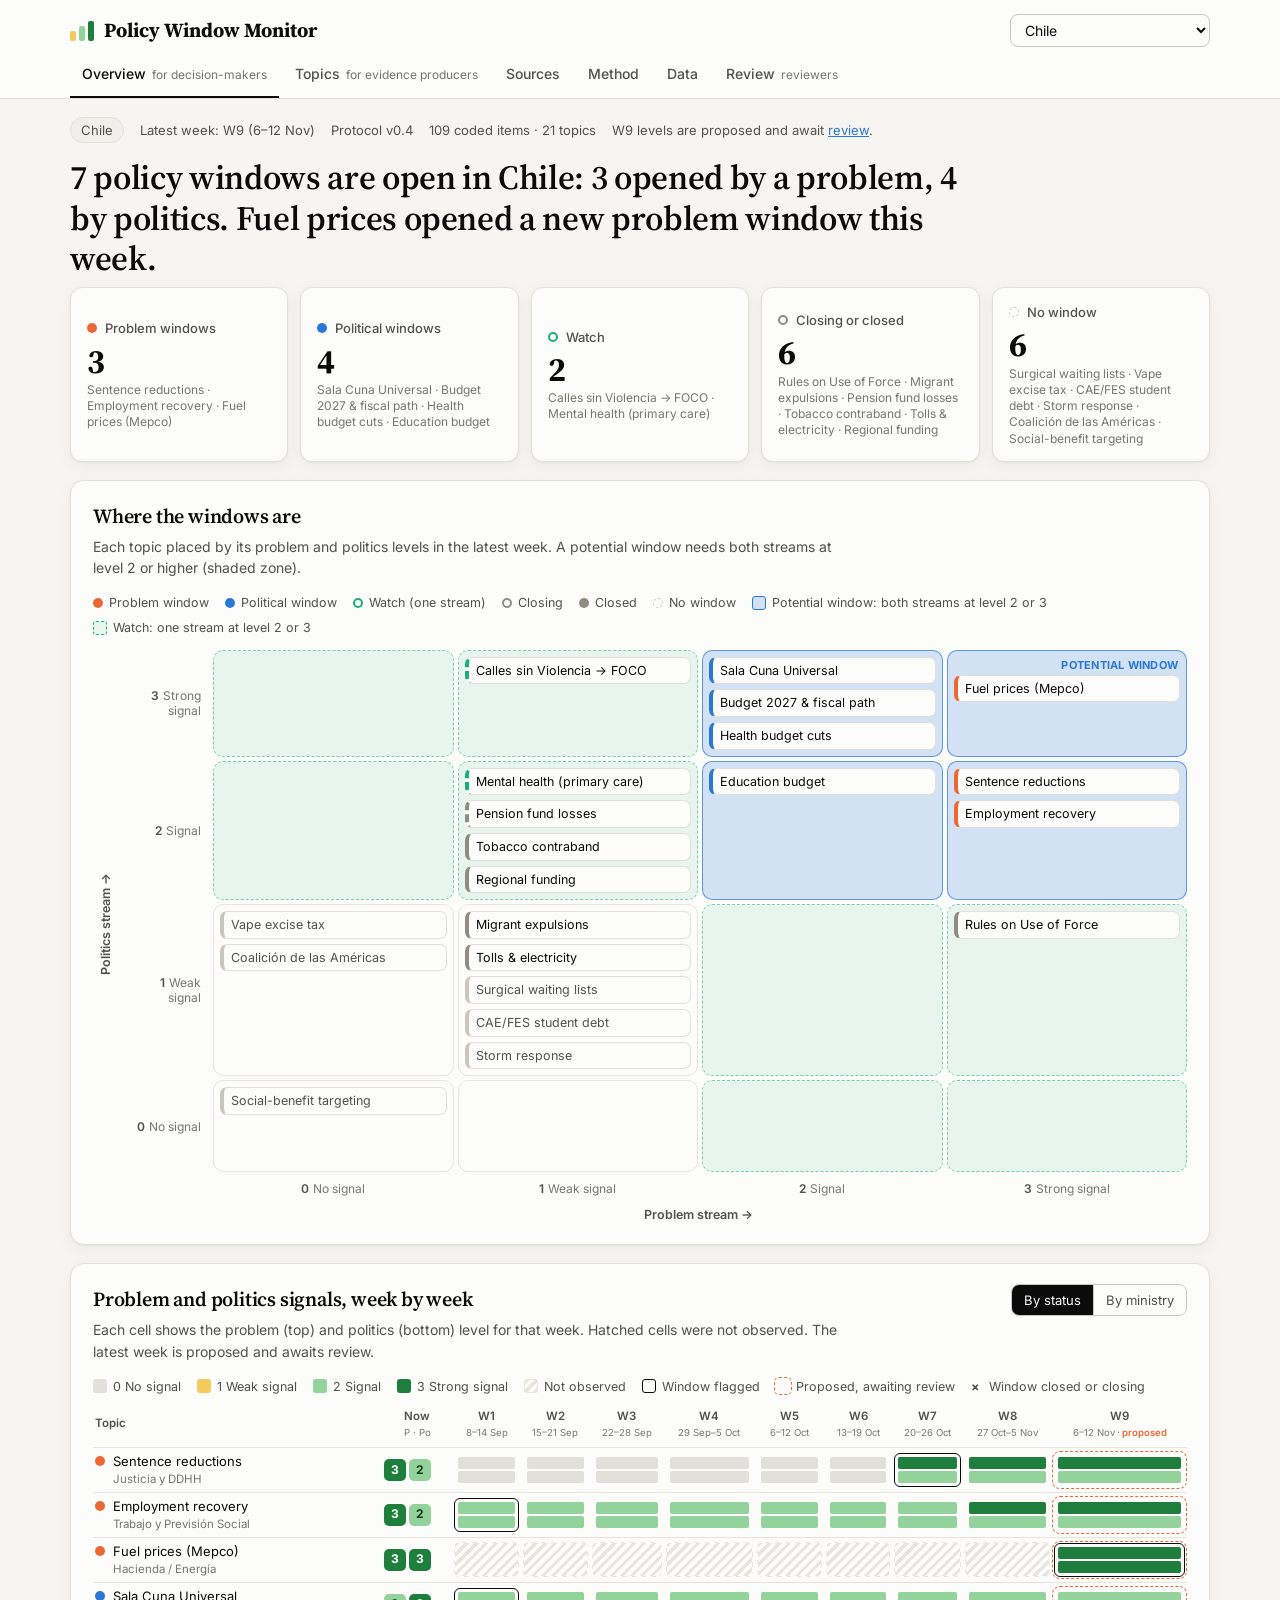
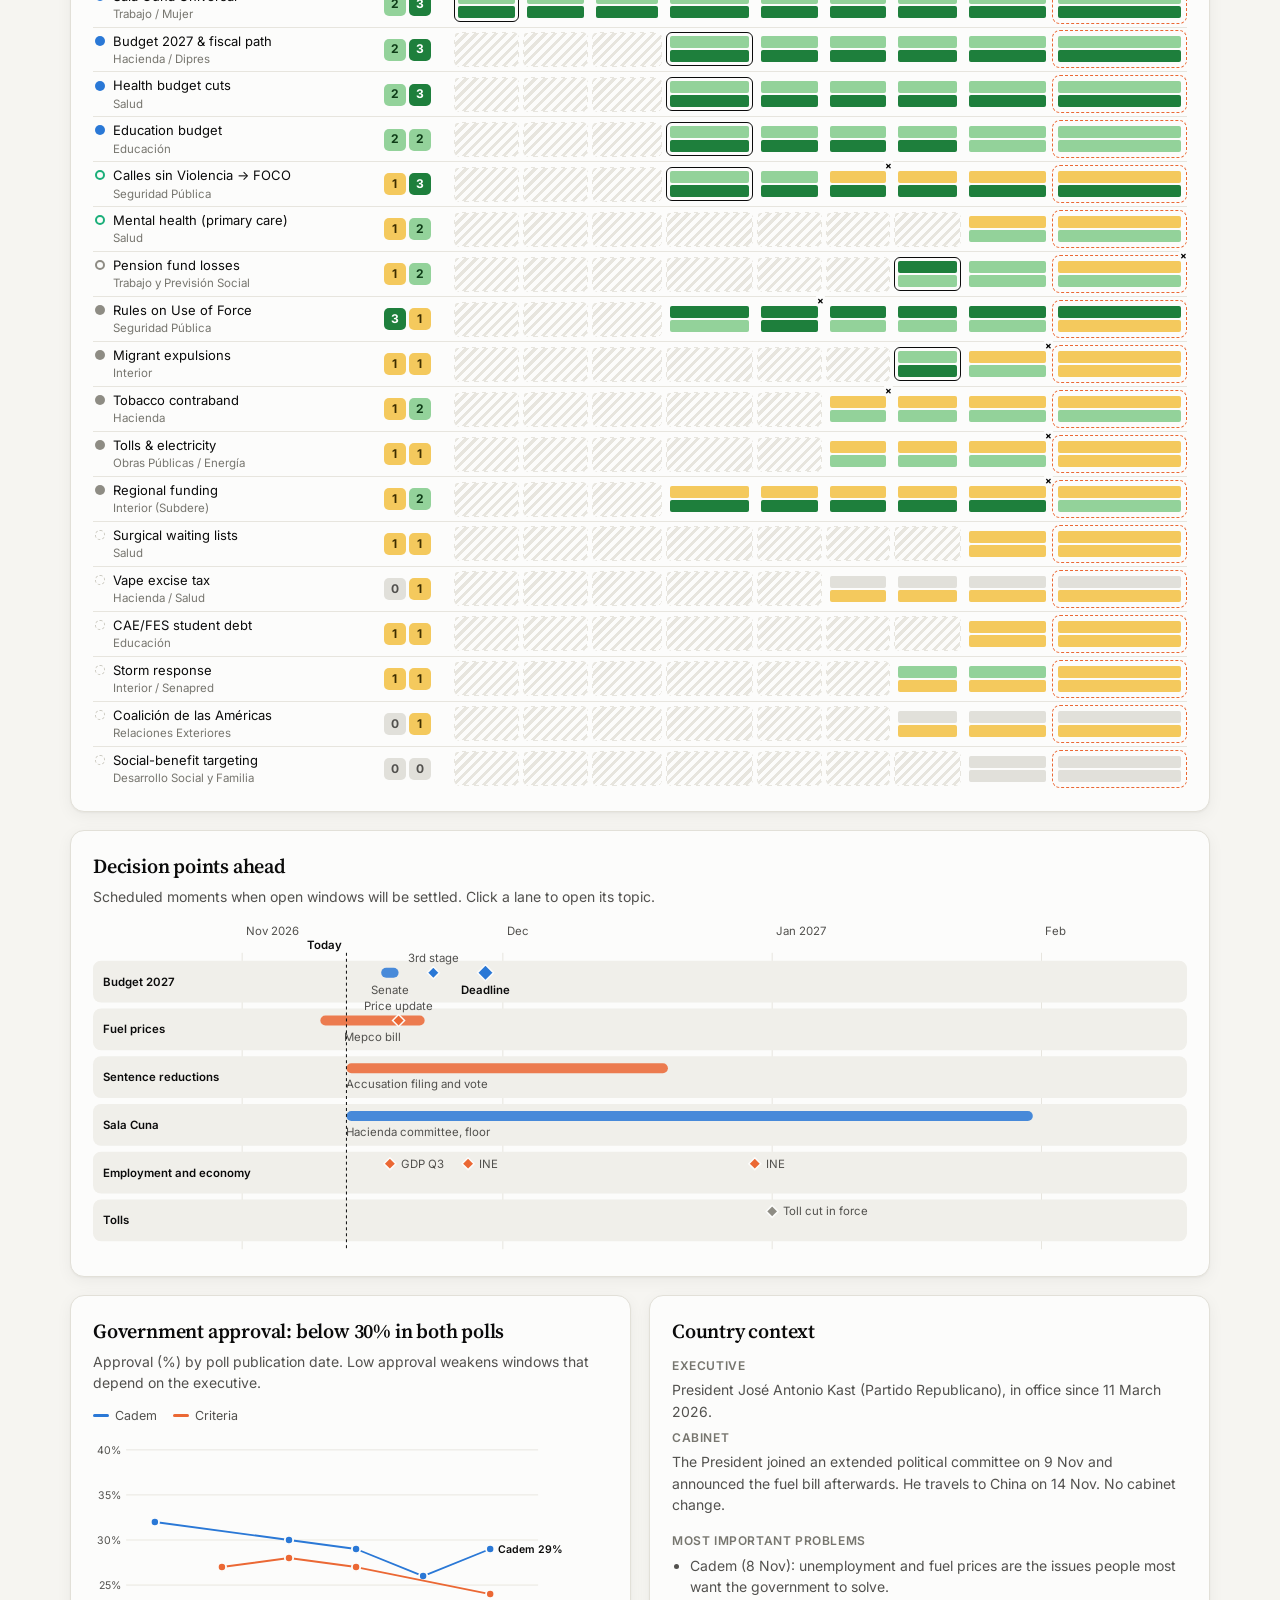
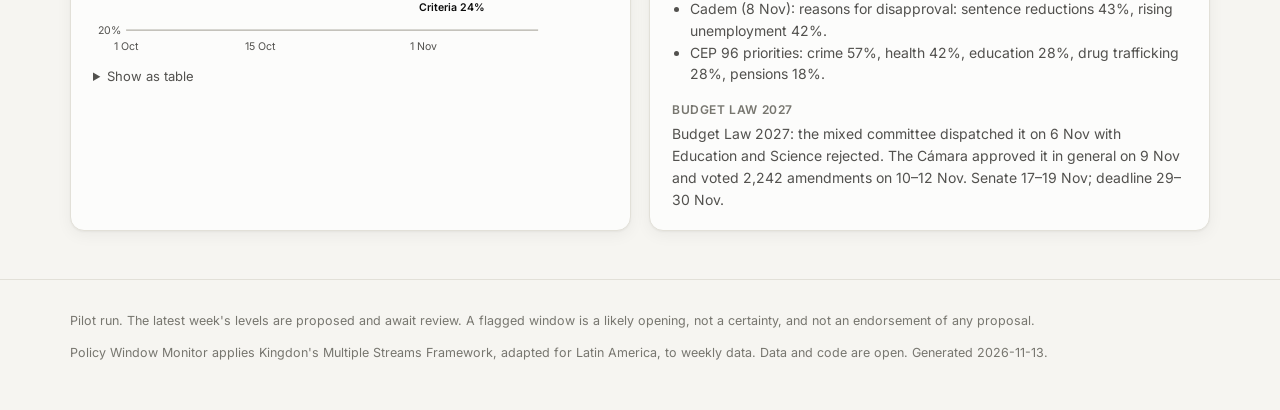
==== index.html @ 76df9659 "Overview: remove opening summary; colour the potential-window zone in the matrix Co-Authored-By: Cla" ====
<!DOCTYPE html>
<html lang="en">
<head>
<meta charset="utf-8">
<meta name="viewport" content="width=device-width, initial-scale=1">
<title>Policy Window Monitor — Chile</title>
<meta name="description" content="Weekly monitor of likely policy windows in Latin America and the Caribbean. Chile pilot run, 8 September – 5 November 2026.">
<link rel="preconnect" href="https://fonts.googleapis.com">
<link rel="preconnect" href="https://fonts.gstatic.com" crossorigin>
<link href="https://fonts.googleapis.com/css2?family=Inter:wght@400;500;600;700&family=Source+Serif+4:opsz,wght@8..60,500;8..60,600;8..60,700&display=swap" rel="stylesheet">
<link rel="stylesheet" href="assets/style.css">
</head>
<body>
<div class="viz-root">
  <header class="site-header">
    <div class="wrap header-inner">
      <a class="brand" href="#overview">
        <span class="brand-mark" aria-hidden="true"><span></span><span></span><span></span></span>
        <span class="brand-text">Policy Window Monitor</span>
      </a>
      <div class="country">
        <label for="country-select" class="sr-only">Country</label>
        <select id="country-select" aria-label="Country">
          <option value="CL" selected>Chile</option>
          <option disabled>Colombia (coming soon)</option>
          <option disabled>Mexico (coming soon)</option>
          <option disabled>Brazil (coming soon)</option>
        </select>
      </div>
    </div>
    <nav class="wrap tabs" aria-label="Views">
      <a href="#overview" data-view="overview">Overview <span class="tab-sub">for decision-makers</span></a>
      <a href="#topics" data-view="topics">Topics <span class="tab-sub">for evidence producers</span></a>
      <a href="#sources" data-view="sources">Sources</a>
      <a href="#method" data-view="method">Method</a>
      <a href="#data" data-view="data">Data</a>
      <a href="#review" data-view="review" class="tab-review">Review <span class="tab-sub">reviewers</span></a>
    </nav>
  </header>

  <main class="wrap">
    <div class="run-banner" id="run-banner"></div>

    <!-- OVERVIEW -->
    <section class="view" id="view-overview" aria-labelledby="h-overview">
      <h1 id="h-overview" class="lead-title"></h1>

      <div class="tiles" id="tiles"></div>

      <article class="panel">
        <div class="panel-head">
          <div>
            <h2>Where the windows are</h2>
            <p class="panel-sub">Each topic placed by its problem and politics levels in the latest week. A potential window needs both streams at level 2 or higher (shaded zone).</p>
          </div>
        </div>
        <div class="legend" id="map-legend"></div>
        <div class="map-wrap">
          <div class="map-y-title"><span>Politics stream →</span></div>
          <div class="map" id="window-map" role="group" aria-label="Window map: topics by problem and politics readiness"></div>
        </div>
        <div class="map-x-title">Problem stream →</div>
      </article>

      <article class="panel">
        <div class="panel-head">
          <div>
            <h2>Problem and politics signals, week by week</h2>
            <p class="panel-sub">Each cell shows the problem (top) and politics (bottom) level for that week. Hatched cells were not observed. The latest week is proposed and awaits review.</p>
          </div>
          <div class="seg" role="group" aria-label="Sort topics">
            <button type="button" class="seg-btn is-on" data-sort="status">By status</button>
            <button type="button" class="seg-btn" data-sort="ministry">By ministry</button>
          </div>
        </div>
        <div class="legend" id="level-legend"></div>
        <div class="weekly-scroll"><table class="weekly" id="weekly"></table></div>
      </article>

      <article class="panel">
        <h2>Decision points ahead</h2>
        <p class="panel-sub">Scheduled moments when open windows will be settled. Click a lane to open its topic.</p>
        <div id="calendar" class="chart"></div>
      </article>

      <div class="two-col">
        <article class="panel">
          <h2>Government approval: below 30% in both polls</h2>
          <p class="panel-sub">Approval (%) by poll publication date. Low approval weakens windows that depend on the executive.</p>
          <div class="legend" id="approval-legend"></div>
          <div id="approval" class="chart"></div>
          <details class="table-view"><summary>Show as table</summary><div id="approval-table"></div></details>
        </article>
        <article class="panel">
          <h2>Country context</h2>
          <div id="context" class="context-grid one"></div>
        </article>
      </div>
    </section>

    <!-- TOPICS -->
    <section class="view" id="view-topics" aria-labelledby="h-topics" hidden>
      <h1 id="h-topics" class="lead-title"></h1>
      <p class="lead">Follow a topic to keep it at the top of this page in your browser. Email alerts are planned for the next version.</p>

      <div class="gaps" id="gaps"></div>

      <div class="filters" role="group" aria-label="Filter topics">
        <div class="chip-row" id="status-filter"></div>
        <div class="filter-right">
          <label class="sr-only" for="ministry-filter">Ministry</label>
          <select id="ministry-filter"></select>
          <label class="sr-only" for="topic-search">Search topics</label>
          <input id="topic-search" type="search" placeholder="Search topics, people, ideas">
        </div>
      </div>
      <div class="cards" id="cards"></div>
    </section>

    <!-- SOURCES -->
    <section class="view" id="view-sources" aria-labelledby="h-sources" hidden>
      <h1 id="h-sources" class="lead-title">Chile source log</h1>
      <p class="lead">The outlets, programmes, podcasts, polls, indicators and moments the monitor watches in Chile. The log is curated by people who know the country and grows over time. The last column shows how many coded items in this run came from each source.</p>
      <div class="filters" role="group" aria-label="Filter sources">
        <div class="chip-row" id="source-type-filter"></div>
      </div>
      <div class="items-scroll tall"><table class="items" id="source-log"></table></div>
      <p class="note-line" id="source-gap"></p>
    </section>

    <!-- METHOD -->
    <section class="view" id="view-method" aria-labelledby="h-method" hidden>
      <h1 id="h-method" class="lead-title">How this run was made</h1>
      <div id="method"></div>
    </section>

    <!-- DATA -->
    <section class="view" id="view-data" aria-labelledby="h-data" hidden>
      <h1 id="h-data" class="lead-title">Data from this run</h1>
      <p class="lead">All validated items and ratings are open. Files are in the <code>data/</code> folder of the repository.</p>
      <ul class="downloads">
        <li><a href="data/chile-2026-11.json">chile-2026-11.json</a> <span>Full run: topics, weekly levels, windows, policy checks, calendar, polls, coded items</span></li>
        <li><a href="data/topics.csv">topics.csv</a> <span>Topic summary grid</span></li>
        <li><a href="data/coded-items.csv">coded-items.csv</a> <span>All coded items with sources, context and quotes</span></li>
      </ul>
      <article class="panel">
        <div class="panel-head">
          <h2>Coded items</h2>
          <div class="filter-right">
            <label class="sr-only" for="item-topic">Topic</label>
            <select id="item-topic"></select>
            <label class="sr-only" for="item-stream">Stream</label>
            <select id="item-stream">
              <option value="">All streams</option><option>Problem</option><option>Politics</option><option>Policy</option>
            </select>
          </div>
        </div>
        <div class="items-scroll"><table class="items" id="items"></table></div>
      </article>
    </section>
    <!-- REVIEW (reviewers' back end) -->
    <section class="view" id="view-review" aria-labelledby="h-review" hidden>
      <h1 id="h-review" class="lead-title">Review the week's proposed signals</h1>
      <p class="lead">Each card is a proposed level for one stream of one topic, with the rationale and the coded items behind it. Approve, change or reject each one. Decisions are kept in this browser; copy them out when you finish so they can be applied to the data.</p>
      <div id="review"></div>
    </section>
  </main>

  <footer class="site-footer">
    <div class="wrap" id="footer"></div>
  </footer>

  <div class="drawer-backdrop" id="drawer-backdrop" hidden></div>
  <aside class="drawer" id="drawer" aria-modal="true" role="dialog" aria-labelledby="drawer-title" hidden>
    <button type="button" class="drawer-close" id="drawer-close" aria-label="Close">×</button>
    <div id="drawer-body"></div>
  </aside>
  <div class="tooltip" id="tooltip" role="tooltip" hidden></div>
</div>
<script src="data/chile-2026-11.js"></script>
<script src="assets/app.js"></script>
</body>
</html>
---- assets/style.css ----
/* Policy Window Monitor — styles */
.viz-root {
  color-scheme: light;
  --bg: #f6f5f1;
  --surface-1: #fcfcfb;
  --surface-2: #f0efea;
  --border: #e2e0d8;
  --border-strong: #c9c7bd;
  --text-primary: #0b0b0b;
  --text-secondary: #52514e;
  --text-muted: #77766f;
  --grid: #e7e5de;
  --axis: #a3a199;
  --accent: #2a78d6;

  /* status (categorical slots 1–3, validated all-pairs) */
  --st-open: #2a78d6;
  --st-opening: #eb6834;
  --st-waiting: #1baf7a;
  --st-closed: #8e8c84;
  --st-none: #c9c7bd;

  /* stream readiness levels (protocol colours) */
  --l0: #e1e0da; --l0-ink: #52514e;
  --l1: #f4c95d; --l1-ink: #3d2e00;
  --l2: #93d29a; --l2-ink: #0f3d18;
  --l3: #1e7f3c; --l3-ink: #ffffff;

  --zone-both: rgba(42, 120, 214, 0.10);
  --zone-one: rgba(42, 120, 214, 0.045);
  --shadow: 0 1px 2px rgba(0,0,0,.04), 0 4px 16px rgba(0,0,0,.05);
}
@media (prefers-color-scheme: dark) {
  :root:where(:not([data-theme="light"])) .viz-root {
    color-scheme: dark;
    --bg: #121211; --surface-1: #1a1a19; --surface-2: #232321;
    --border: #2f2f2c; --border-strong: #45453f;
    --text-primary: #f0efec; --text-secondary: #c3c2b7; --text-muted: #9a998f;
    --grid: #2c2c29; --axis: #6d6c64; --accent: #3987e5;
    --st-open: #3987e5; --st-opening: #d95926; --st-waiting: #199e70; --st-closed: #8a8980; --st-none: #4a4a44;
    --l0: #33332f; --l0-ink: #c3c2b7;
    --l1: #b88a14; --l1-ink: #ffffff;
    --l2: #3f8d4c; --l2-ink: #ffffff;
    --l3: #6fcf86; --l3-ink: #0b2412;
    --zone-both: rgba(57, 135, 229, 0.16); --zone-one: rgba(57, 135, 229, 0.07);
    --shadow: none;
  }
}

* { box-sizing: border-box; }
html, body { margin: 0; }
body { background: var(--bg); }
.viz-root {
  background: var(--bg); color: var(--text-primary);
  font: 15px/1.55 Inter, system-ui, -apple-system, "Segoe UI", sans-serif;
  min-height: 100vh;
}
a { color: var(--accent); }
code { font-size: .9em; background: var(--surface-2); padding: 1px 5px; border-radius: 4px; }
.sr-only { position: absolute; width: 1px; height: 1px; overflow: hidden; clip: rect(0 0 0 0); white-space: nowrap; }
.wrap { max-width: 1180px; margin: 0 auto; padding: 0 20px; }
h1, h2, h3 { font-family: "Source Serif 4", Georgia, serif; font-weight: 600; letter-spacing: -0.01em; }
h2 { font-size: 20px; margin: 0 0 4px; }
h3 { font-size: 16px; margin: 0 0 6px; }

/* header */
.site-header { background: var(--surface-1); border-bottom: 1px solid var(--border); position: sticky; top: 0; z-index: 20; }
.header-inner { display: flex; align-items: center; justify-content: space-between; padding-top: 14px; padding-bottom: 6px; gap: 16px; }
.brand { display: flex; align-items: center; gap: 10px; text-decoration: none; color: var(--text-primary); }
.brand-text { font-family: "Source Serif 4", Georgia, serif; font-weight: 700; font-size: 20px; }
.brand-mark { display: inline-flex; gap: 3px; align-items: flex-end; height: 20px; }
.brand-mark span { width: 6px; border-radius: 2px; }
.brand-mark span:nth-child(1) { height: 10px; background: var(--l1); }
.brand-mark span:nth-child(2) { height: 15px; background: var(--l2); }
.brand-mark span:nth-child(3) { height: 20px; background: var(--l3); }
select, input[type=search] {
  font: inherit; font-size: 14px; color: var(--text-primary); background: var(--surface-1);
  border: 1px solid var(--border-strong); border-radius: 8px; padding: 6px 10px;
}
input[type=search] { min-width: 240px; }
.tabs { display: flex; gap: 4px; overflow-x: auto; }
.tabs a {
  text-decoration: none; color: var(--text-secondary); padding: 10px 12px 11px; font-weight: 500; font-size: 14px;
  border-bottom: 2px solid transparent; white-space: nowrap;
}
.tabs a:hover { color: var(--text-primary); }
.tabs a.is-on { color: var(--text-primary); border-bottom-color: var(--text-primary); }
.tab-sub { color: var(--text-muted); font-weight: 400; font-size: 12px; margin-left: 2px; }

/* banner + lead */
.run-banner { margin: 18px 0 0; font-size: 13px; color: var(--text-secondary); display: flex; flex-wrap: wrap; gap: 6px 16px; align-items: center; }
.run-banner .pill { background: var(--surface-2); border: 1px solid var(--border); border-radius: 999px; padding: 2px 10px; }
.run-banner .warn { color: var(--text-secondary); }
.lead-title { font-size: clamp(24px, 3.2vw, 34px); line-height: 1.2; margin: 14px 0 8px; max-width: 900px; }
.lead { color: var(--text-secondary); max-width: 820px; margin: 0 0 20px; font-size: 16px; }

/* tiles */
.tiles { display: grid; grid-template-columns: repeat(5, 1fr); gap: 12px; margin-bottom: 18px; }
.tile { background: var(--surface-1); border: 1px solid var(--border); border-radius: 12px; padding: 14px 16px; text-align: left; cursor: pointer; font: inherit; color: inherit; box-shadow: var(--shadow); }
.tile:hover { border-color: var(--border-strong); }
.tile-label { display: flex; align-items: center; gap: 8px; font-size: 13px; color: var(--text-secondary); font-weight: 500; }
.tile-num { font-size: 34px; font-weight: 700; font-family: "Source Serif 4", Georgia, serif; line-height: 1.1; margin-top: 4px; }
.tile-names { font-size: 12px; color: var(--text-muted); margin-top: 2px; line-height: 1.35; }

/* status dots / badges */
.dot { width: 10px; height: 10px; border-radius: 50%; display: inline-block; flex: none; }
.dot.open { background: var(--st-open); }
.dot.opening { background: var(--st-opening); }
.dot.waiting { background: var(--st-waiting); }
.dot.closing { background: transparent; border: 2px solid var(--st-closed); }
.dot.closed { background: var(--st-closed); }
.dot.none { background: transparent; border: 1.5px dashed var(--st-none); }
.badge { display: inline-flex; align-items: center; gap: 6px; font-size: 12px; font-weight: 600; padding: 3px 9px; border-radius: 999px; border: 1px solid var(--border); background: var(--surface-2); color: var(--text-primary); white-space: nowrap; }

/* panels */
.panel { background: var(--surface-1); border: 1px solid var(--border); border-radius: 14px; padding: 20px 22px; margin-bottom: 18px; box-shadow: var(--shadow); }
.panel-head { display: flex; justify-content: space-between; gap: 16px; align-items: flex-start; flex-wrap: wrap; }
.panel-sub { color: var(--text-secondary); margin: 0 0 12px; font-size: 14px; max-width: 760px; }
.two-col { display: grid; grid-template-columns: 1fr 1fr; gap: 18px; }
.two-col .panel { margin-bottom: 18px; }

.legend { display: flex; flex-wrap: wrap; gap: 6px 16px; font-size: 12.5px; color: var(--text-secondary); margin: 2px 0 12px; align-items: center; }
.legend-item { display: inline-flex; align-items: center; gap: 6px; }
.swatch { width: 14px; height: 14px; border-radius: 3px; display: inline-block; }
.swatch.zone-both { background: var(--zone-both); border: 1px solid var(--st-open); }
.swatch.zone-one { background: var(--zone-one); border: 1px dashed var(--border-strong); }

/* window map */
.map-wrap { display: grid; grid-template-columns: 26px 1fr; gap: 6px; }
.map-y-title { writing-mode: vertical-rl; transform: rotate(180deg); text-align: center; font-size: 12.5px; color: var(--text-secondary); font-weight: 600; display: flex; align-items: center; justify-content: center; }
.map { display: grid; grid-template-columns: 84px repeat(4, 1fr); grid-auto-rows: auto; gap: 4px; }
.map-x-title { text-align: center; font-size: 12.5px; color: var(--text-secondary); font-weight: 600; margin-top: 6px; padding-left: 116px; }
.map-rowlab, .map-collab { font-size: 12px; color: var(--text-muted); display: flex; align-items: center; }
.map-rowlab { justify-content: flex-end; text-align: right; padding-right: 8px; line-height: 1.25; }
.map-collab { justify-content: center; padding-top: 4px; }
.map-rowlab b, .map-collab b { color: var(--text-secondary); font-weight: 600; margin-right: 4px; }
.cell { min-height: 92px; border-radius: 10px; border: 1px solid var(--grid); padding: 6px; display: flex; flex-direction: column; gap: 5px; background: var(--surface-1); position: relative; }
.cell.zone-both { background: var(--zone-both); border-color: color-mix(in srgb, var(--st-open) 45%, transparent); }
.cell.zone-one { background: var(--zone-one); border-style: dashed; border-color: var(--border-strong); }
.chip {
  display: flex; align-items: center; gap: 7px; text-align: left; width: 100%;
  font: inherit; font-size: 12.5px; line-height: 1.25; color: var(--text-primary);
  background: var(--surface-1); border: 1px solid var(--border); border-left: 4px solid var(--st-none);
  border-radius: 7px; padding: 5px 7px; cursor: pointer;
}
.chip:hover, .chip:focus-visible { border-color: var(--border-strong); outline: none; box-shadow: 0 0 0 2px color-mix(in srgb, var(--accent) 30%, transparent); }
.chip.open { border-left-color: var(--st-open); }
.chip.opening { border-left-color: var(--st-opening); }
.chip.waiting { border-left-color: var(--st-waiting); }
.chip.closing { border-left-color: var(--st-closed); border-left-style: dashed; }
.chip.closed { border-left-color: var(--st-closed); }
.chip.none { border-left-color: var(--st-none); color: var(--text-secondary); }
.chip-name { flex: 1; }
.pips { display: inline-flex; gap: 2px; flex: none; }
.pips i { width: 7px; height: 7px; border-radius: 2px; background: var(--l0); display: block; }
.pips i.on { background: var(--l3); }
.chip .ico { font-size: 11px; color: var(--text-muted); flex: none; }

/* weekly grid */
.seg { display: inline-flex; border: 1px solid var(--border-strong); border-radius: 8px; overflow: hidden; }
.seg-btn { font: inherit; font-size: 13px; padding: 5px 12px; background: var(--surface-1); color: var(--text-secondary); border: 0; cursor: pointer; }
.seg-btn + .seg-btn { border-left: 1px solid var(--border-strong); }
.seg-btn.is-on { background: var(--text-primary); color: var(--surface-1); }
.weekly-scroll { overflow-x: auto; }
table.weekly { border-collapse: separate; border-spacing: 0; width: 100%; min-width: 760px; font-size: 13px; }
.weekly th { font-weight: 600; color: var(--text-secondary); font-size: 11.5px; text-align: center; padding: 0 2px 6px; white-space: nowrap; }
.weekly th.topic-h { text-align: left; }
.weekly th small { display: block; font-weight: 400; color: var(--text-muted); }
.weekly td { padding: 3px 2px; border-top: 1px solid var(--grid); }
.weekly td.tname { padding-right: 10px; min-width: 210px; }
.weekly .tlink { background: none; border: 0; font: inherit; color: var(--text-primary); cursor: pointer; text-align: left; padding: 0; display: flex; gap: 8px; align-items: center; }
.weekly .tlink:hover span.n { text-decoration: underline; }
.weekly .tmin { color: var(--text-muted); font-size: 11.5px; display: block; padding-left: 18px; }
.wk { display: grid; grid-template-rows: repeat(2, 12px); gap: 2px; width: 100%; min-width: 46px; padding: 3px; border-radius: 6px; border: 1.5px solid transparent; position: relative; cursor: default; }
.wk span { border-radius: 2px; display: block; }
.wk.na { background: repeating-linear-gradient(135deg, var(--grid) 0 3px, transparent 3px 7px); height: 35px; border-radius: 6px; }
.wk.open-mark { border-color: var(--text-primary); }
.wk .mk { position: absolute; top: -9px; right: -5px; font-size: 10px; line-height: 1; background: var(--surface-1); border-radius: 50%; padding: 1px 2px; color: var(--text-primary); font-weight: 700; }
.l0 { background: var(--l0); } .l1 { background: var(--l1); } .l2 { background: var(--l2); } .l3 { background: var(--l3); }
.cur { display: inline-flex; gap: 3px; }
.lv { display: inline-flex; align-items: center; justify-content: center; min-width: 22px; height: 22px; border-radius: 5px; font-size: 12px; font-weight: 700; padding: 0 5px; }
.lv.l0 { color: var(--l0-ink); } .lv.l1 { color: var(--l1-ink); } .lv.l2 { color: var(--l2-ink); } .lv.l3 { color: var(--l3-ink); }

/* charts */
.chart svg { width: 100%; height: auto; display: block; overflow: visible; }
.chart text { fill: var(--text-secondary); font-size: 11.5px; font-family: Inter, system-ui, sans-serif; }
.chart .t-strong { fill: var(--text-primary); font-weight: 600; }
.chart .gridline { stroke: var(--grid); stroke-width: 1; }
.chart .axisline { stroke: var(--axis); stroke-width: 1; }
.chart .lane-bg { fill: var(--surface-2); }
.chart .lane:hover .lane-bg { fill: color-mix(in srgb, var(--accent) 10%, var(--surface-2)); }
.chart .today { stroke: var(--text-primary); stroke-dasharray: 3 3; stroke-width: 1; }
.table-view summary { cursor: pointer; font-size: 13px; color: var(--text-secondary); margin-top: 8px; }
.table-view table, .simple { border-collapse: collapse; font-size: 13px; margin-top: 8px; }
.table-view td, .table-view th, .simple td, .simple th { padding: 4px 10px; border-bottom: 1px solid var(--grid); text-align: left; }

/* context */
.context-grid { display: grid; grid-template-columns: repeat(2, 1fr); gap: 10px 28px; font-size: 14px; }
.context-grid h3 { font-family: Inter, system-ui, sans-serif; font-size: 12px; text-transform: uppercase; letter-spacing: .05em; color: var(--text-muted); margin: 6px 0 4px; font-weight: 600; }
.context-grid.one { grid-template-columns: 1fr; }
.context-grid p, .context-grid ul { margin: 0; color: var(--text-secondary); }
.context-grid ul { padding-left: 18px; }

/* topics view */
.gaps { display: grid; grid-template-columns: repeat(3, 1fr); gap: 14px; margin-bottom: 22px; }
.gap { background: var(--surface-1); border: 1px solid var(--border); border-radius: 14px; padding: 16px 18px; box-shadow: var(--shadow); }
.gap h3 { font-size: 16px; }
.gap p { margin: 0 0 10px; color: var(--text-secondary); font-size: 13.5px; }
.gap ul { list-style: none; margin: 0; padding: 0; display: flex; flex-direction: column; gap: 8px; }
.gap li button { all: unset; cursor: pointer; display: block; width: 100%; }
.gap li .gt { font-weight: 600; font-size: 14px; display: flex; gap: 7px; align-items: center; }
.gap li .gd { display: block; font-size: 12.5px; color: var(--text-secondary); padding-left: 17px; }
.gap li button:hover .gt { text-decoration: underline; }
.filters { display: flex; justify-content: space-between; gap: 12px; flex-wrap: wrap; align-items: center; margin-bottom: 14px; }
.filter-right { display: flex; gap: 8px; flex-wrap: wrap; }
.chip-row { display: flex; gap: 6px; flex-wrap: wrap; }
.fchip { font: inherit; font-size: 13px; display: inline-flex; gap: 6px; align-items: center; padding: 5px 11px; border-radius: 999px; border: 1px solid var(--border-strong); background: var(--surface-1); color: var(--text-secondary); cursor: pointer; }
.fchip.is-on { background: var(--text-primary); color: var(--surface-1); border-color: var(--text-primary); }
.fchip .count { font-size: 11.5px; opacity: .75; }
.cards { display: grid; grid-template-columns: repeat(auto-fill, minmax(330px, 1fr)); gap: 14px; }
.card { background: var(--surface-1); border: 1px solid var(--border); border-radius: 14px; padding: 16px 18px; display: flex; flex-direction: column; gap: 8px; box-shadow: var(--shadow); border-top: 4px solid var(--st-none); }
.card.open { border-top-color: var(--st-open); }
.card.opening { border-top-color: var(--st-opening); }
.card.waiting { border-top-color: var(--st-waiting); }
.card.closing, .card.closed { border-top-color: var(--st-closed); }
.card-top { display: flex; justify-content: space-between; gap: 10px; align-items: flex-start; }
.card h3 { margin: 0; font-size: 17px; line-height: 1.3; }
.card .meta { font-size: 12.5px; color: var(--text-muted); }
.card .streams { display: flex; gap: 12px; font-size: 12px; color: var(--text-secondary); align-items: center; flex-wrap: wrap; }
.card .streams span { display: inline-flex; gap: 5px; align-items: center; }
.card .changed { font-size: 13.5px; color: var(--text-secondary); margin: 0; }
.card-actions { display: flex; justify-content: space-between; align-items: center; margin-top: auto; padding-top: 4px; }
.btn { font: inherit; font-size: 13px; font-weight: 600; border-radius: 8px; padding: 6px 12px; cursor: pointer; border: 1px solid var(--border-strong); background: var(--surface-1); color: var(--text-primary); }
.btn.primary { background: var(--text-primary); color: var(--surface-1); border-color: var(--text-primary); }
.follow { font: inherit; font-size: 13px; background: none; border: 0; color: var(--text-secondary); cursor: pointer; display: inline-flex; gap: 5px; align-items: center; }
.follow[aria-pressed=true] { color: var(--text-primary); font-weight: 600; }
.empty { color: var(--text-muted); padding: 20px 0; }

/* drawer */
.drawer-backdrop { position: fixed; inset: 0; background: rgba(0,0,0,.28); z-index: 40; }
.drawer { position: fixed; top: 0; right: 0; bottom: 0; width: min(720px, 100%); background: var(--surface-1); z-index: 50; overflow-y: auto; padding: 26px 30px 40px; border-left: 1px solid var(--border); box-shadow: -10px 0 40px rgba(0,0,0,.15); }
.drawer-close { position: sticky; top: 0; float: right; font-size: 26px; line-height: 1; width: 36px; height: 36px; border-radius: 50%; border: 1px solid var(--border); background: var(--surface-1); color: var(--text-primary); cursor: pointer; }
.drawer h2 { font-size: 26px; margin: 4px 40px 8px 0; line-height: 1.2; }
.drawer .eyebrow { font-size: 12px; color: var(--text-muted); text-transform: uppercase; letter-spacing: .05em; font-weight: 600; }
.facts { display: grid; grid-template-columns: repeat(3, 1fr); gap: 10px 18px; margin: 16px 0 18px; padding: 14px 0; border-top: 1px solid var(--grid); border-bottom: 1px solid var(--grid); }
.facts dt { font-size: 11.5px; color: var(--text-muted); text-transform: uppercase; letter-spacing: .04em; font-weight: 600; }
.facts dd { margin: 2px 0 0; font-size: 14px; }
.stream-block { display: grid; grid-template-columns: 110px 1fr; gap: 12px; padding: 12px 0; border-bottom: 1px solid var(--grid); }
.stream-block .sname { font-weight: 600; font-size: 14px; }
.stream-block .sname .lv { margin-top: 6px; }
.stream-block p { margin: 0; font-size: 14px; color: var(--text-secondary); }
.drawer section { margin-top: 20px; }
.drawer section h3 { font-size: 17px; }
.drawer ul { margin: 4px 0; padding-left: 18px; font-size: 14px; color: var(--text-secondary); }
.drawer .note { font-size: 12.5px; color: var(--text-muted); }
.check-grid { display: grid; grid-template-columns: 1fr 1fr; gap: 10px 22px; font-size: 14px; }
.check-grid h4 { margin: 4px 0 2px; font-size: 12px; color: var(--text-muted); text-transform: uppercase; letter-spacing: .04em; }
.evidence-box { margin-top: 12px; padding: 12px 14px; background: var(--surface-2); border-radius: 10px; font-size: 14px; }
.evidence-box .ev-state { font-weight: 600; }
.mini-traj { display: grid; grid-template-columns: repeat(var(--nweeks, 9), 1fr); gap: 4px; margin-top: 8px; }
.mini-traj .wl { font-size: 10.5px; color: var(--text-muted); text-align: center; margin-top: 2px; }
.item-list { list-style: none; padding: 0 !important; margin: 0; }
.item-list li { padding: 8px 0; border-bottom: 1px solid var(--grid); display: grid; grid-template-columns: 82px 1fr; gap: 10px; }
.item-list .d { font-size: 12px; color: var(--text-muted); font-variant-numeric: tabular-nums; }
.item-list .src { font-size: 12px; color: var(--text-muted); }
.dir { font-weight: 700; }
.dir.up { color: var(--l3); } .dir.down { color: var(--st-opening); }

/* items table */
.items-scroll { overflow-x: auto; max-height: 640px; overflow-y: auto; }
table.items { border-collapse: collapse; width: 100%; font-size: 13px; min-width: 900px; }
.items th { position: sticky; top: 0; background: var(--surface-1); text-align: left; font-size: 12px; color: var(--text-muted); padding: 6px 8px; border-bottom: 1px solid var(--border-strong); }
.items td { padding: 6px 8px; border-bottom: 1px solid var(--grid); vertical-align: top; }
.items td.num { font-variant-numeric: tabular-nums; white-space: nowrap; }
.downloads { list-style: none; padding: 0; margin: 0 0 18px; display: flex; flex-direction: column; gap: 8px; }
.downloads li { background: var(--surface-1); border: 1px solid var(--border); border-radius: 10px; padding: 10px 14px; }
.downloads a { font-weight: 600; margin-right: 10px; }
.downloads span { color: var(--text-secondary); font-size: 13.5px; }

/* method */
.method-grid { display: grid; grid-template-columns: 1fr 1fr; gap: 18px; }
.method-grid .panel ul, .method-grid .panel ol { padding-left: 20px; margin: 6px 0 0; color: var(--text-secondary); font-size: 14px; }
.method-grid .panel li { margin-bottom: 4px; }
.rules-table { width: 100%; border-collapse: collapse; font-size: 13.5px; }
.rules-table th, .rules-table td { padding: 8px 10px; border-bottom: 1px solid var(--grid); text-align: left; vertical-align: top; }
.rules-table th { font-size: 12px; color: var(--text-muted); }

/* tooltip */
.tooltip { position: fixed; z-index: 60; pointer-events: none; background: var(--text-primary); color: var(--surface-1); font-size: 12.5px; line-height: 1.4; padding: 8px 10px; border-radius: 8px; max-width: 280px; box-shadow: 0 6px 20px rgba(0,0,0,.2); }
.tooltip b { font-weight: 600; }

.site-footer { border-top: 1px solid var(--border); margin-top: 30px; padding: 18px 0 36px; font-size: 12.5px; color: var(--text-muted); }

@media (max-width: 960px) {
  .tiles { grid-template-columns: repeat(2, 1fr); }
  .two-col, .gaps, .method-grid, .context-grid { grid-template-columns: 1fr; }
  .facts { grid-template-columns: repeat(2, 1fr); }
  .map { grid-template-columns: 54px repeat(4, minmax(120px, 1fr)); }
  .map-wrap { overflow-x: auto; }
  .map { min-width: 620px; }
  #calendar { overflow-x: auto; }
  #calendar svg { min-width: 820px; }
  .brand-text { font-size: 17px; }
  .map-x-title { padding-left: 0; }
  .tab-sub { display: none; }
  input[type=search] { min-width: 0; width: 100%; }
}

.note-line { color: var(--text-secondary); font-size: 13.5px; margin-top: 12px; }
.acc { font-size: 12px; white-space: nowrap; }
.acc.open { color: var(--l3); }
.acc.closed { color: var(--st-opening); font-weight: 600; }
.src-groups h4 { margin: 10px 0 4px; font-size: 12px; color: var(--text-muted); text-transform: uppercase; letter-spacing: .04em; }
.src-groups ul { list-style: none; padding: 0 !important; margin: 0; display: flex; flex-wrap: wrap; gap: 6px; }
.src-groups li { background: var(--surface-2); border: 1px solid var(--border); border-radius: 999px; padding: 2px 10px; font-size: 12.5px; color: var(--text-primary); }
.src-groups li b { font-weight: 600; margin-left: 4px; }
.src-groups .missing li { background: transparent; border-style: dashed; color: var(--text-secondary); }
.items-scroll.tall { max-height: none; }

/* ---- Protocol v0.4 statuses (problem / political / watch) ---- */
.dot.political { background: var(--st-open); }
.dot.problem { background: var(--st-opening); }
.dot.watch { background: transparent; border: 2px solid var(--st-waiting); }
.chip.political { border-left-color: var(--st-open); }
.chip.problem { border-left-color: var(--st-opening); }
.chip.watch { border-left-color: var(--st-waiting); border-left-style: dashed; }
.card.political { border-top-color: var(--st-open); }
.card.problem { border-top-color: var(--st-opening); }
.card.watch { border-top-color: var(--st-waiting); }
th.proposed small::after { content: " · proposed"; color: var(--st-opening); font-weight: 600; }
.wk.proposed { outline: 1.5px dashed var(--st-opening); outline-offset: 1px; }
.quote { font-style: italic; color: var(--text-secondary); }
.ctx { font-size: 12px; color: var(--text-muted); }

/* ---- Review tab ---- */
.review-head { display: flex; flex-wrap: wrap; gap: 10px; align-items: center; justify-content: space-between; margin-bottom: 14px; }
.review-tally { display: flex; gap: 14px; font-size: 13px; color: var(--text-secondary); }
.review-tally b { color: var(--text-primary); }
.signal { background: var(--surface-1); border: 1px solid var(--border); border-left: 4px solid var(--border-strong); border-radius: 12px; padding: 14px 16px; margin-bottom: 12px; box-shadow: var(--shadow); }
.signal.approved { border-left-color: var(--l3); }
.signal.changed { border-left-color: var(--st-open); }
.signal.rejected { border-left-color: var(--st-opening); opacity: .8; }
.signal-top { display: flex; flex-wrap: wrap; gap: 8px 16px; align-items: center; justify-content: space-between; }
.signal h3 { margin: 0; font-size: 15px; }
.signal .lvchange { display: inline-flex; align-items: center; gap: 6px; font-size: 13px; color: var(--text-secondary); }
.signal .rationale { margin: 8px 0; }
.signal details summary { cursor: pointer; font-size: 13px; color: var(--text-secondary); }
.signal .ev { list-style: none; padding: 0; margin: 8px 0 0; display: flex; flex-direction: column; gap: 8px; }
.signal .ev li { border-top: 1px solid var(--grid); padding-top: 8px; font-size: 13.5px; }
.decide { display: flex; flex-wrap: wrap; gap: 6px; align-items: center; margin-top: 10px; }
.decide .btn.is-on { background: var(--text-primary); color: var(--surface-1); border-color: var(--text-primary); }
.decide select, .decide input { font: inherit; font-size: 13px; padding: 5px 8px; border-radius: 8px; border: 1px solid var(--border-strong); background: var(--surface-1); color: var(--text-primary); }
.decide input { flex: 1; min-width: 180px; }
.review-out { width: 100%; min-height: 120px; font: 12px/1.4 ui-monospace, monospace; margin-top: 8px; border-radius: 8px; border: 1px solid var(--border); background: var(--surface-2, var(--surface-1)); color: var(--text-primary); padding: 8px; }

/* ---- Window zones in the matrix: clear colour for potential windows ---- */
.cell.zone-both { background: color-mix(in srgb, var(--st-open) 20%, var(--surface-1)); border: 1.5px solid color-mix(in srgb, var(--st-open) 70%, transparent); }
.cell.zone-one { background: color-mix(in srgb, var(--st-waiting) 9%, var(--surface-1)); border: 1px dashed color-mix(in srgb, var(--st-waiting) 55%, transparent); }
.swatch.zone-both { background: color-mix(in srgb, var(--st-open) 20%, var(--surface-1)); border: 1.5px solid var(--st-open); }
.swatch.zone-one { background: color-mix(in srgb, var(--st-waiting) 9%, var(--surface-1)); border: 1px dashed var(--st-waiting); }
.cell { position: relative; }
.zone-tag { position: absolute; top: 6px; right: 8px; font-size: 11px; font-weight: 700; letter-spacing: .02em; text-transform: uppercase; color: var(--st-open); pointer-events: none; }
.cell.has-tag { padding-top: 24px; }
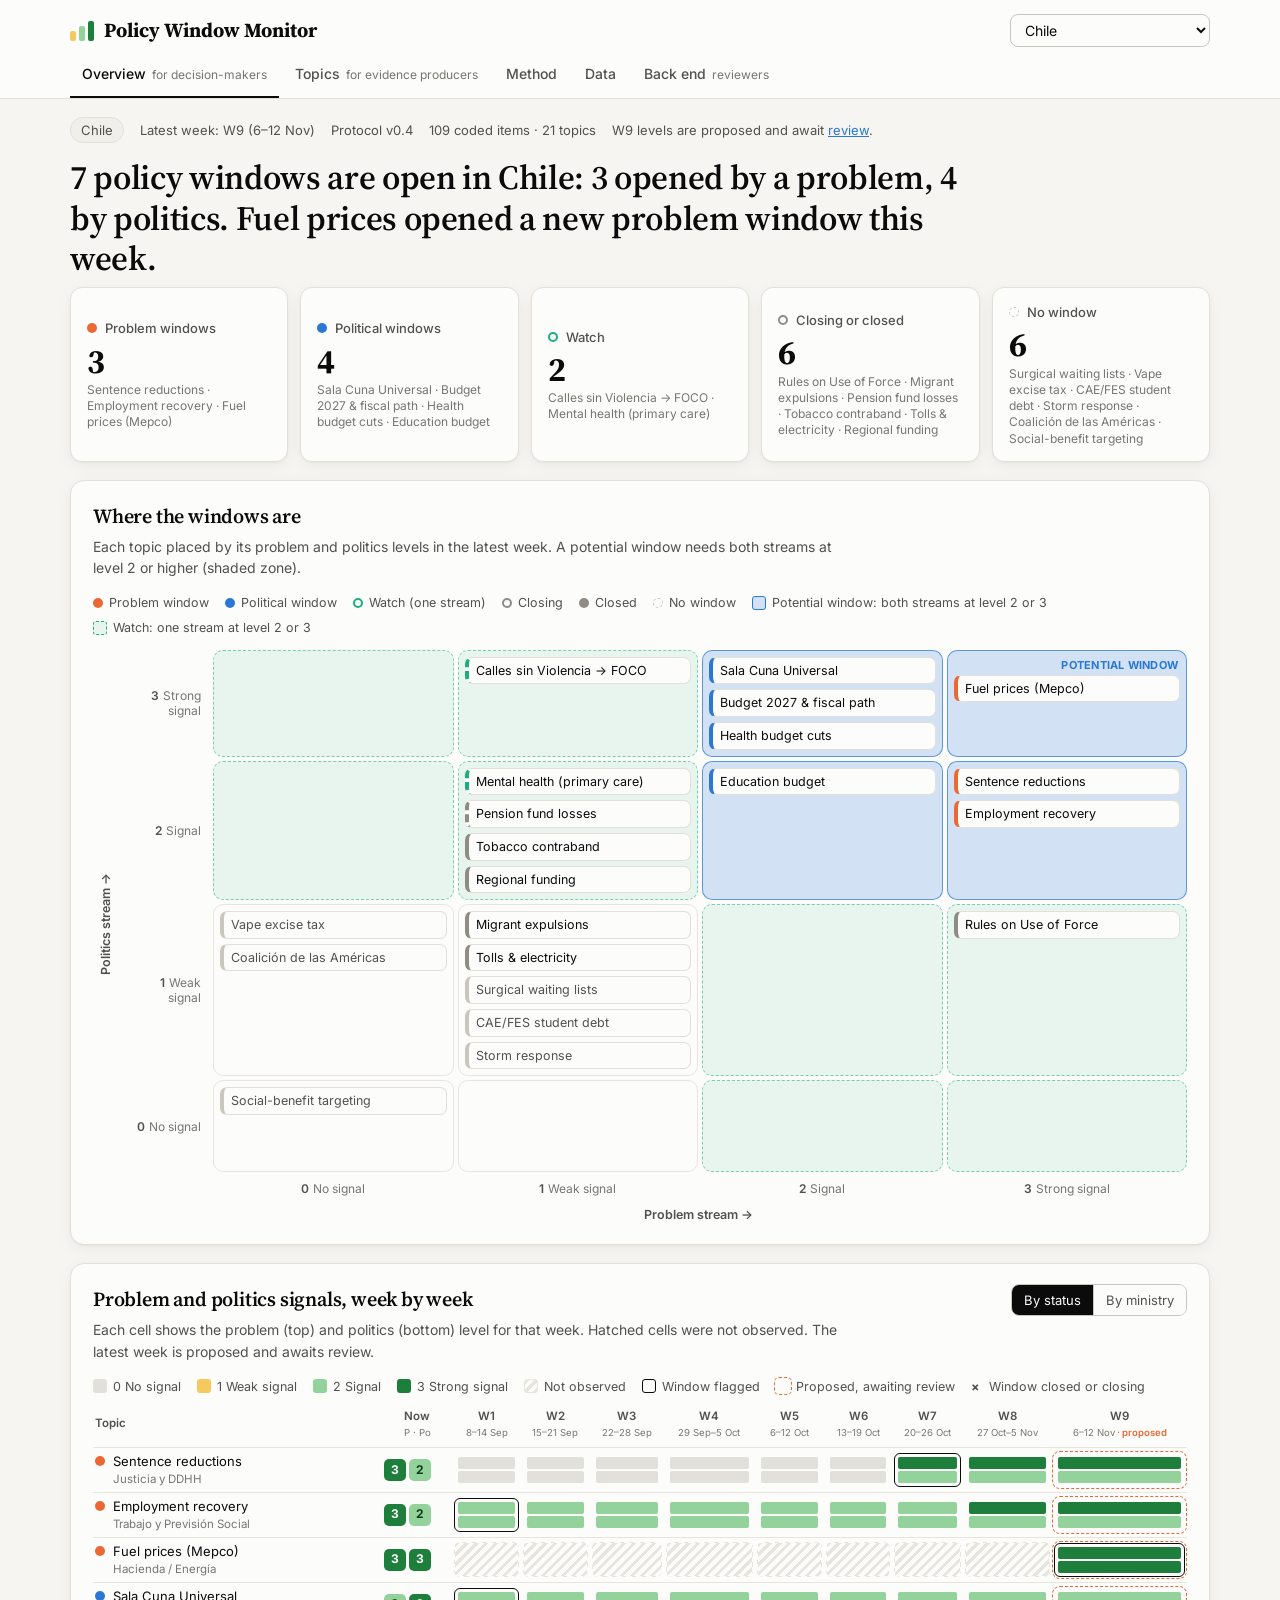
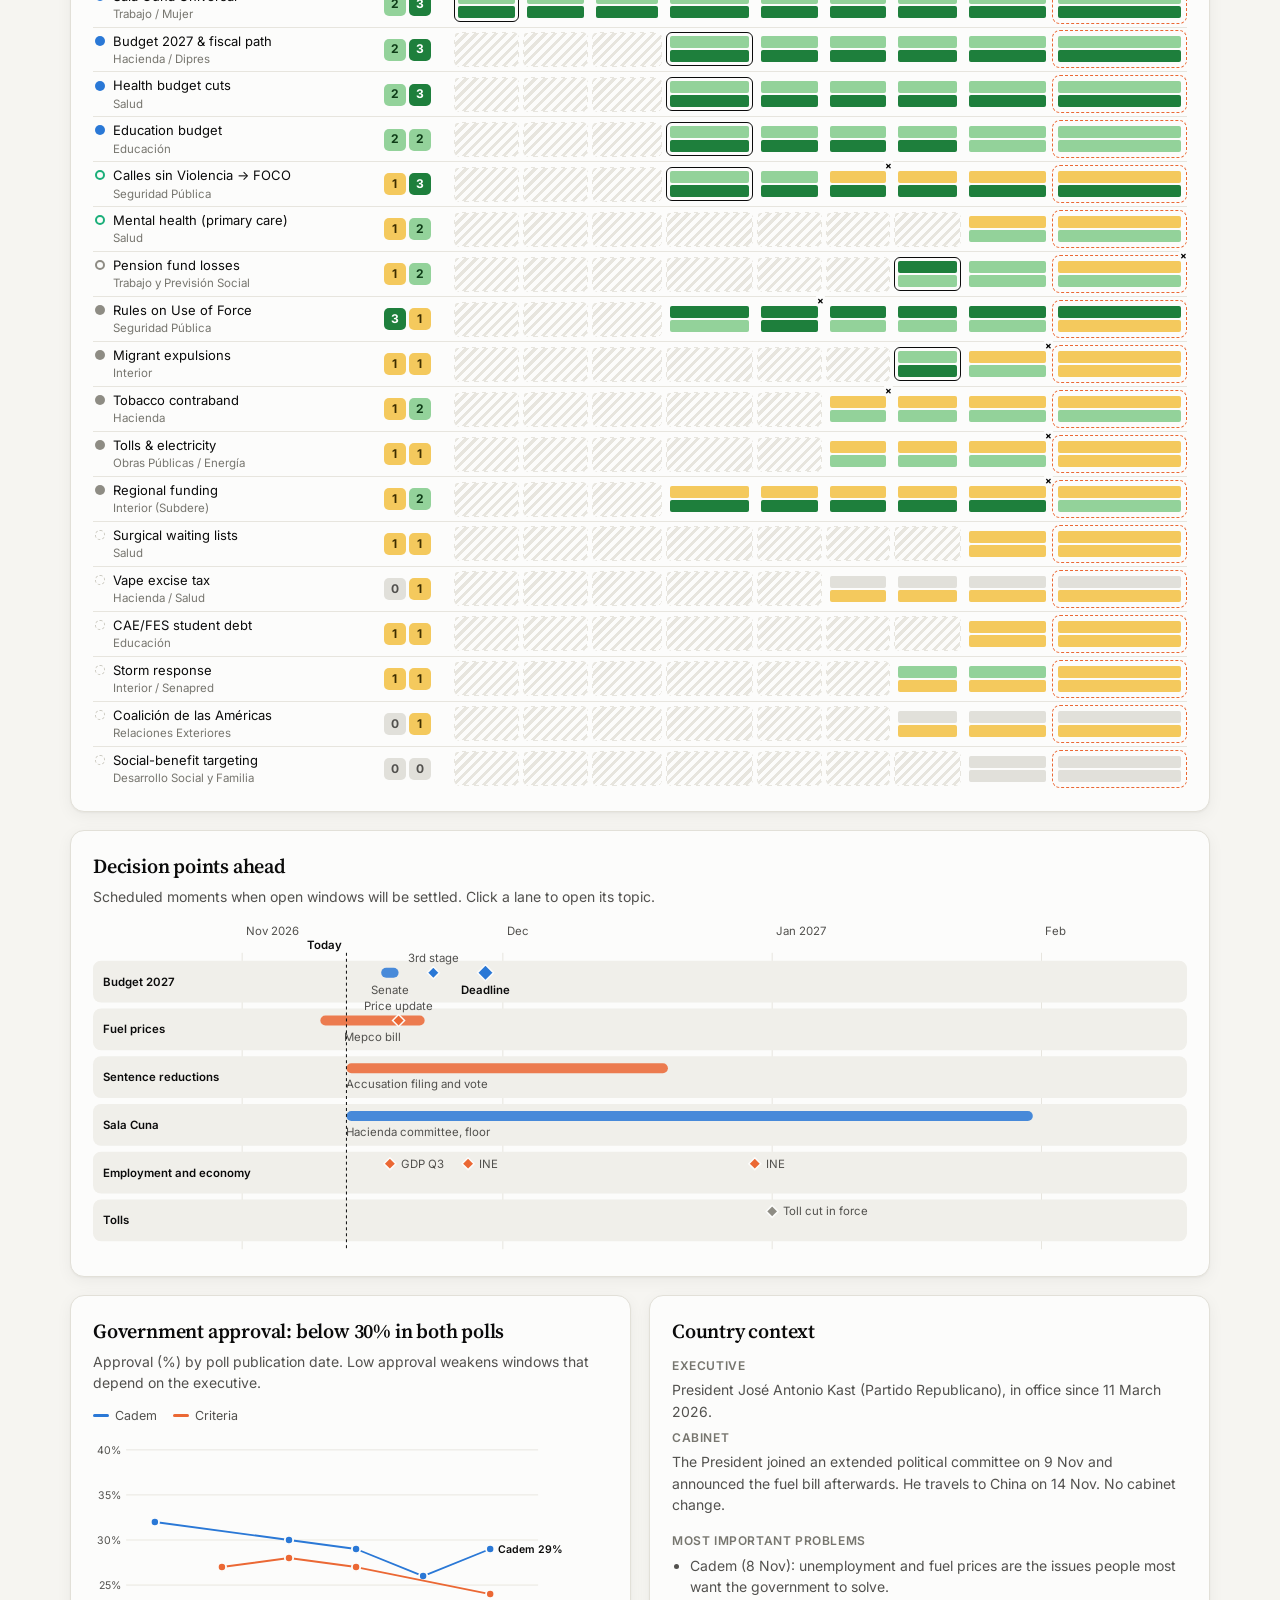
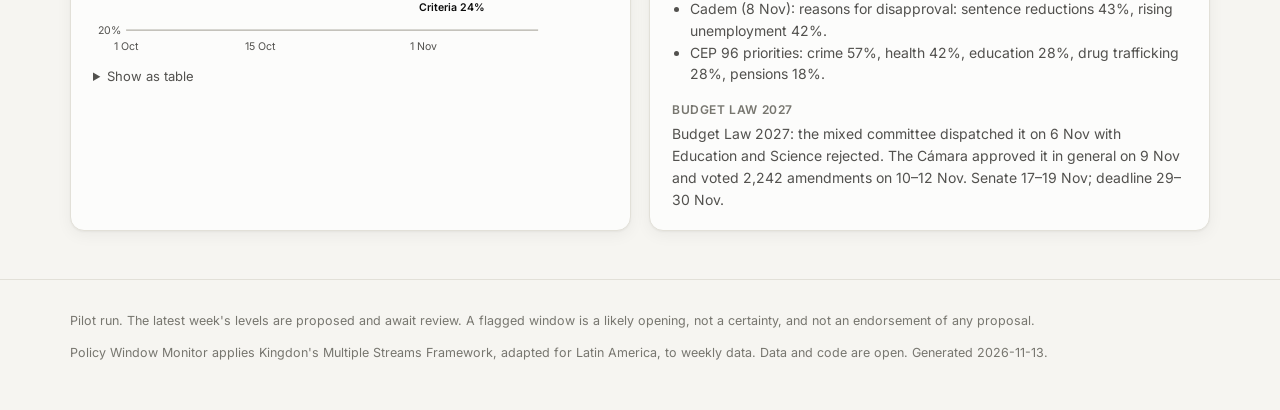
==== commit 57f48aa3: "Back end tab (review, source log with add form, this run); generic public Method; add CIPER and El D" ====
--- a/index.html
+++ b/index.html
@@ -31,10 +31,9 @@
     <nav class="wrap tabs" aria-label="Views">
       <a href="#overview" data-view="overview">Overview <span class="tab-sub">for decision-makers</span></a>
       <a href="#topics" data-view="topics">Topics <span class="tab-sub">for evidence producers</span></a>
-      <a href="#sources" data-view="sources">Sources</a>
       <a href="#method" data-view="method">Method</a>
       <a href="#data" data-view="data">Data</a>
-      <a href="#review" data-view="review" class="tab-review">Review <span class="tab-sub">reviewers</span></a>
+      <a href="#review" data-view="backend" class="tab-review">Back end <span class="tab-sub">reviewers</span></a>
     </nav>
   </header>
 
@@ -119,8 +118,10 @@
 
     <!-- SOURCES -->
     <section class="view" id="view-sources" aria-labelledby="h-sources" hidden>
+      <nav class="subnav" aria-label="Back end"></nav>
       <h1 id="h-sources" class="lead-title">Chile source log</h1>
-      <p class="lead">The outlets, programmes, podcasts, polls, indicators and moments the monitor watches in Chile. The log is curated by people who know the country and grows over time. The last column shows how many coded items in this run came from each source.</p>
+      <p class="lead">The outlets, programmes, podcasts, polls, indicators and moments the weekly run reads in Chile. The log is a running document: add a source whenever you learn of one. The last column shows how many coded items came from each source.</p>
+      <article class="panel" id="add-source"></article>
       <div class="filters" role="group" aria-label="Filter sources">
         <div class="chip-row" id="source-type-filter"></div>
       </div>
@@ -130,7 +131,7 @@
 
     <!-- METHOD -->
     <section class="view" id="view-method" aria-labelledby="h-method" hidden>
-      <h1 id="h-method" class="lead-title">How this run was made</h1>
+      <h1 id="h-method" class="lead-title">How the monitor works</h1>
       <div id="method"></div>
     </section>
 
@@ -160,9 +161,16 @@
     </section>
     <!-- REVIEW (reviewers' back end) -->
     <section class="view" id="view-review" aria-labelledby="h-review" hidden>
+      <nav class="subnav" aria-label="Back end"></nav>
       <h1 id="h-review" class="lead-title">Review the week's proposed signals</h1>
       <p class="lead">Each card is a proposed level for one stream of one topic, with the rationale and the coded items behind it. Approve, change or reject each one. Decisions are kept in this browser; copy them out when you finish so they can be applied to the data.</p>
       <div id="review"></div>
+    </section>
+    <!-- THIS RUN (back end) -->
+    <section class="view" id="view-run" aria-labelledby="h-run" hidden>
+      <nav class="subnav" aria-label="Back end"></nav>
+      <h1 id="h-run" class="lead-title">This run: steps, limitations and validation</h1>
+      <div id="run"></div>
     </section>
   </main>
 
--- a/assets/style.css
+++ b/assets/style.css
@@ -361,3 +361,14 @@
 .cell { position: relative; }
 .zone-tag { position: absolute; top: 6px; right: 8px; font-size: 11px; font-weight: 700; letter-spacing: .02em; text-transform: uppercase; color: var(--st-open); pointer-events: none; }
 .cell.has-tag { padding-top: 24px; }
+
+/* ---- Back end sub-navigation and add-source form ---- */
+.subnav { display: flex; flex-wrap: wrap; gap: 6px; margin: 4px 0 14px; }
+.subnav a { font-size: 13px; padding: 6px 12px; border-radius: 999px; border: 1px solid var(--border-strong); color: var(--text-secondary); text-decoration: none; }
+.subnav a.is-on { background: var(--text-primary); color: var(--surface-1); border-color: var(--text-primary); }
+.add-grid { display: grid; grid-template-columns: repeat(auto-fit, minmax(220px, 1fr)); gap: 10px 14px; margin-top: 10px; }
+.add-grid label { display: flex; flex-direction: column; gap: 4px; font-size: 12.5px; color: var(--text-secondary); }
+.add-grid input, .add-grid select { font: inherit; font-size: 14px; padding: 7px 9px; border-radius: 8px; border: 1px solid var(--border-strong); background: var(--surface-1); color: var(--text-primary); }
+.add-actions { display: flex; flex-wrap: wrap; gap: 8px; align-items: center; margin-top: 12px; }
+.ways { margin: 6px 0 0; padding-left: 18px; font-size: 14px; color: var(--text-secondary); }
+.type-table td:nth-child(2) { white-space: nowrap; text-align: right; }
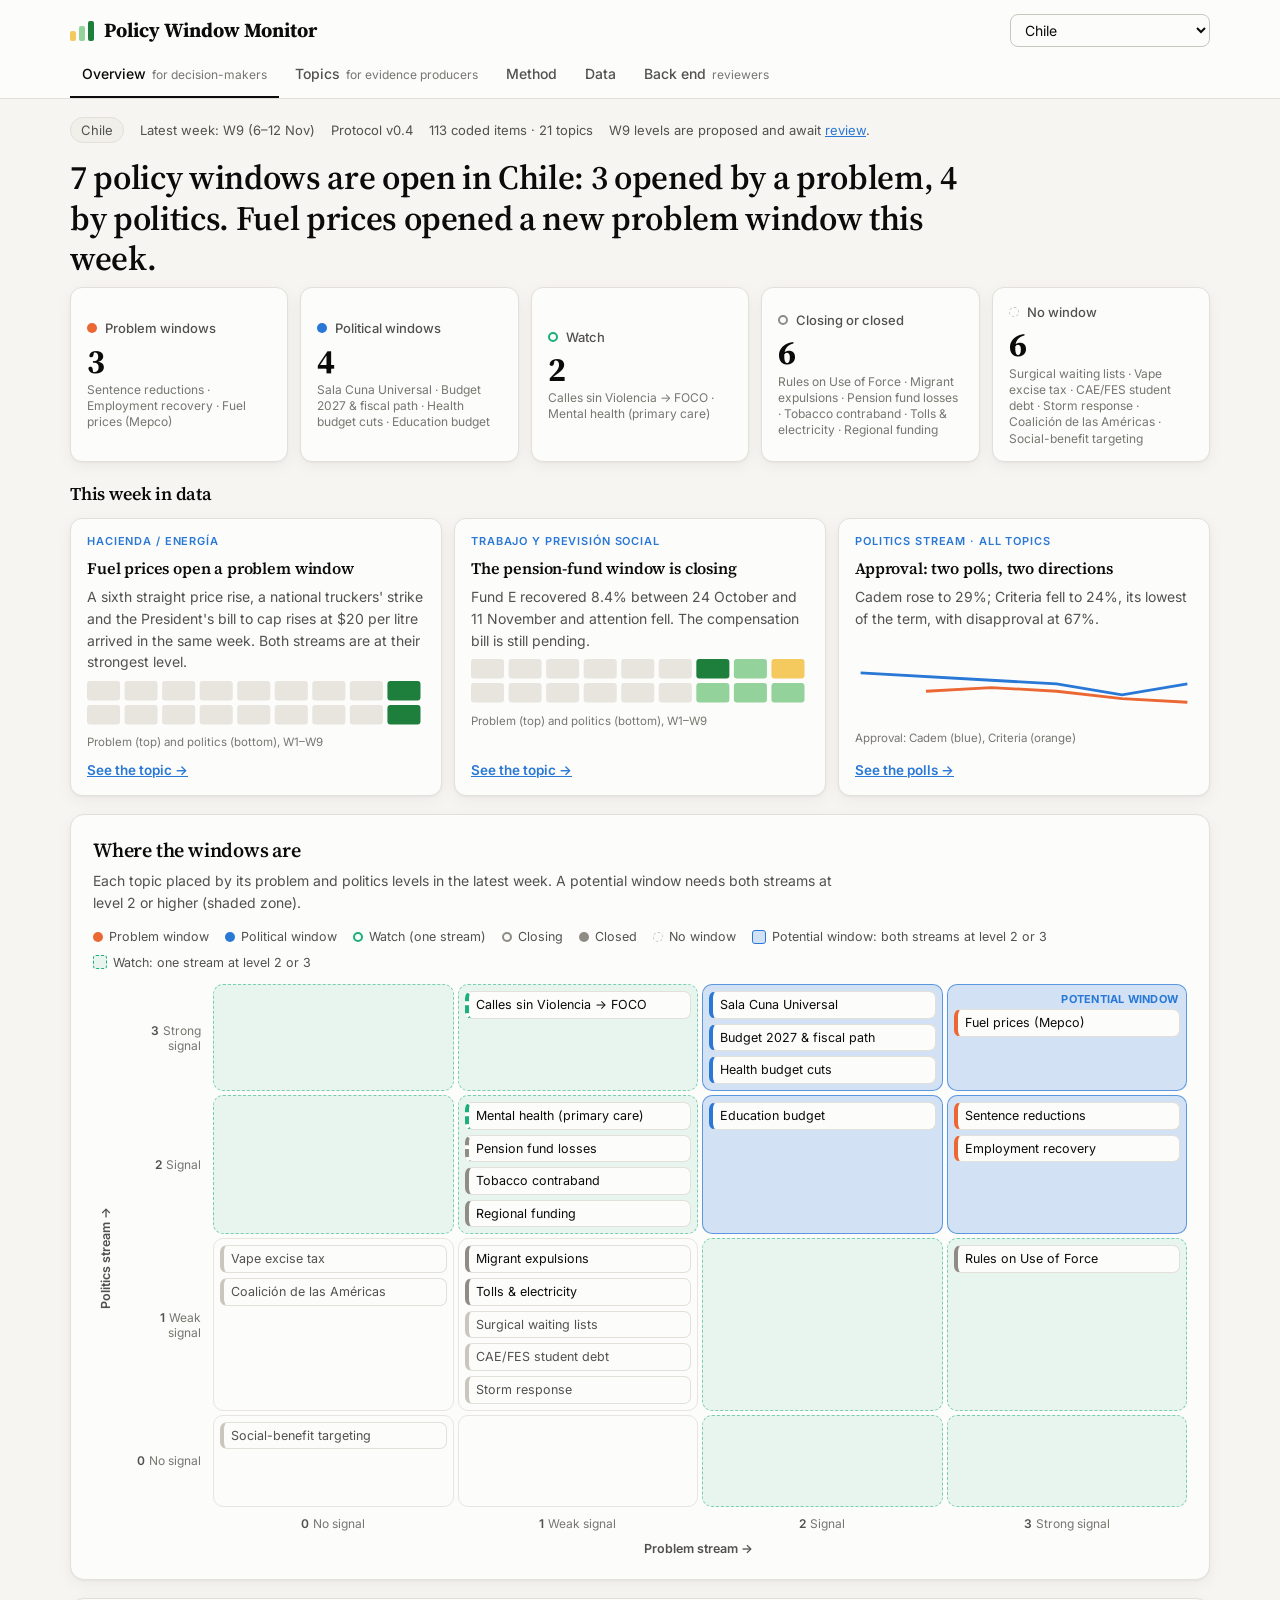
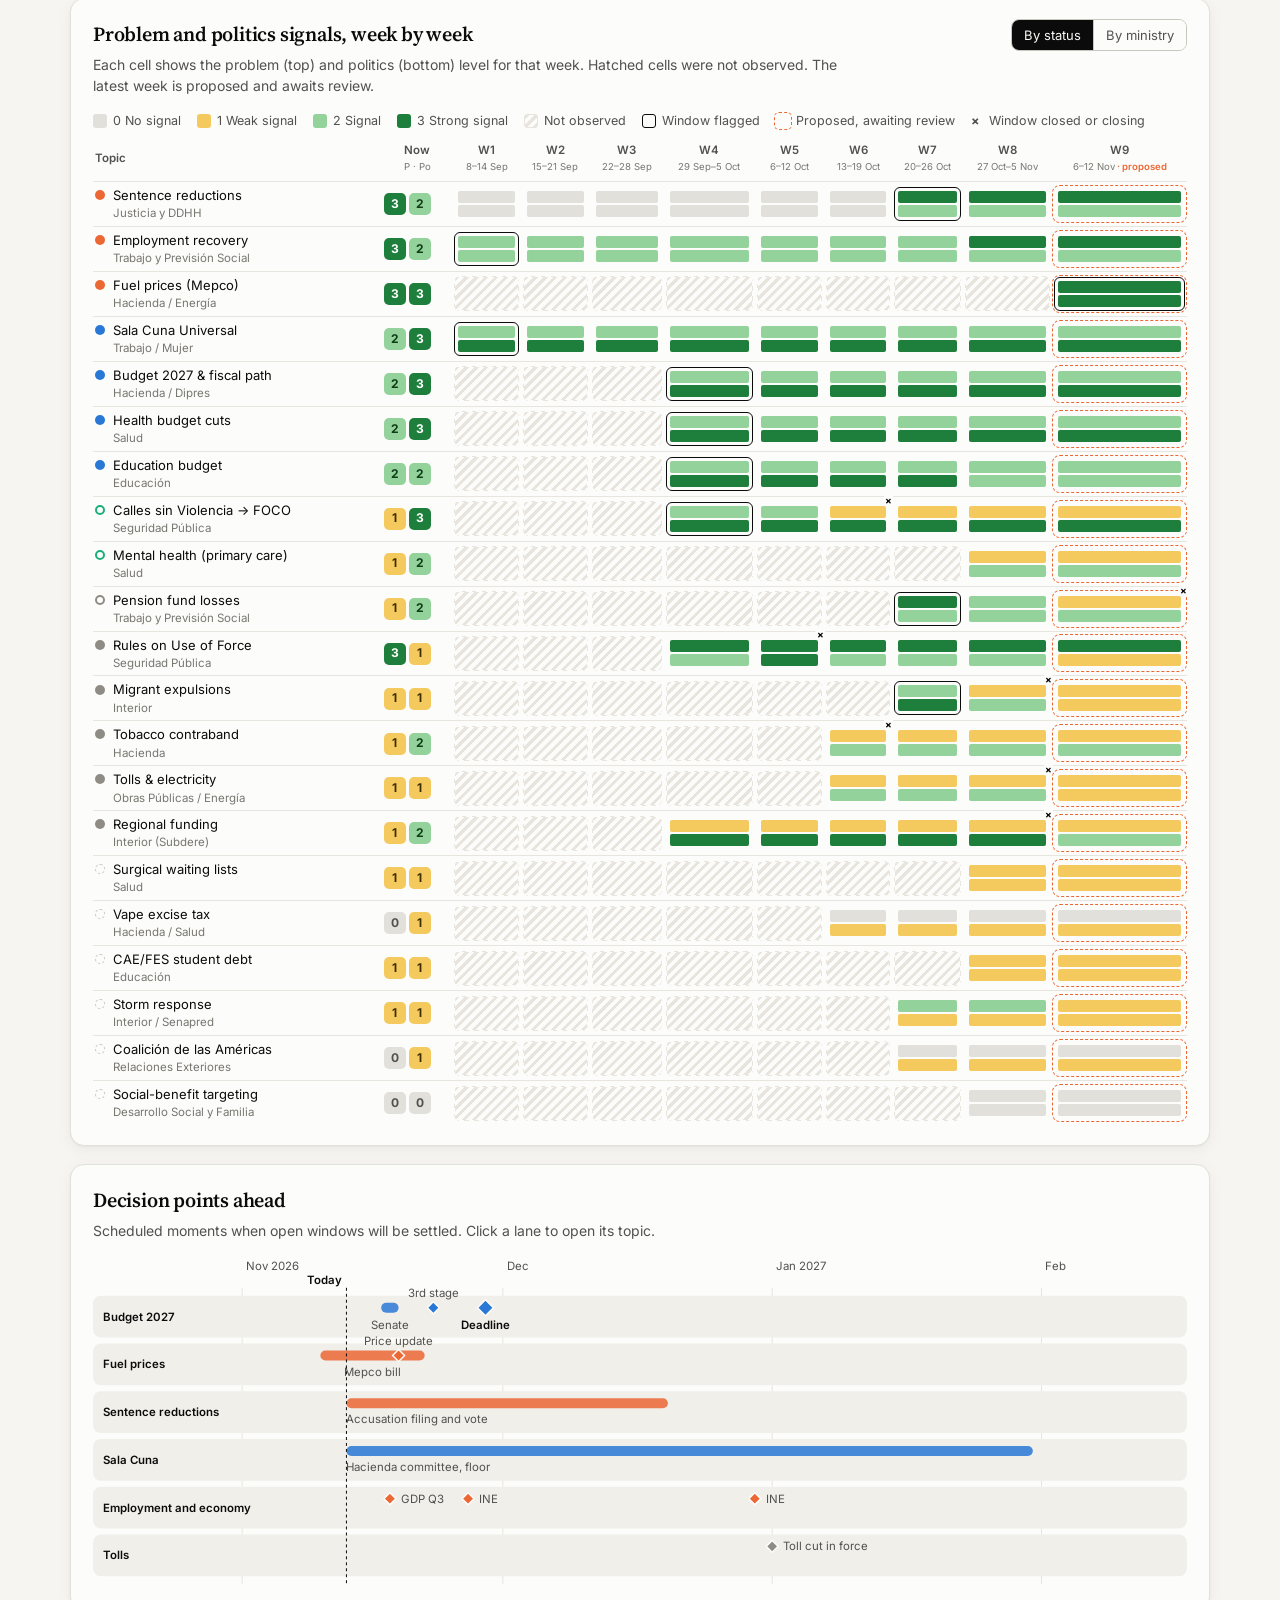
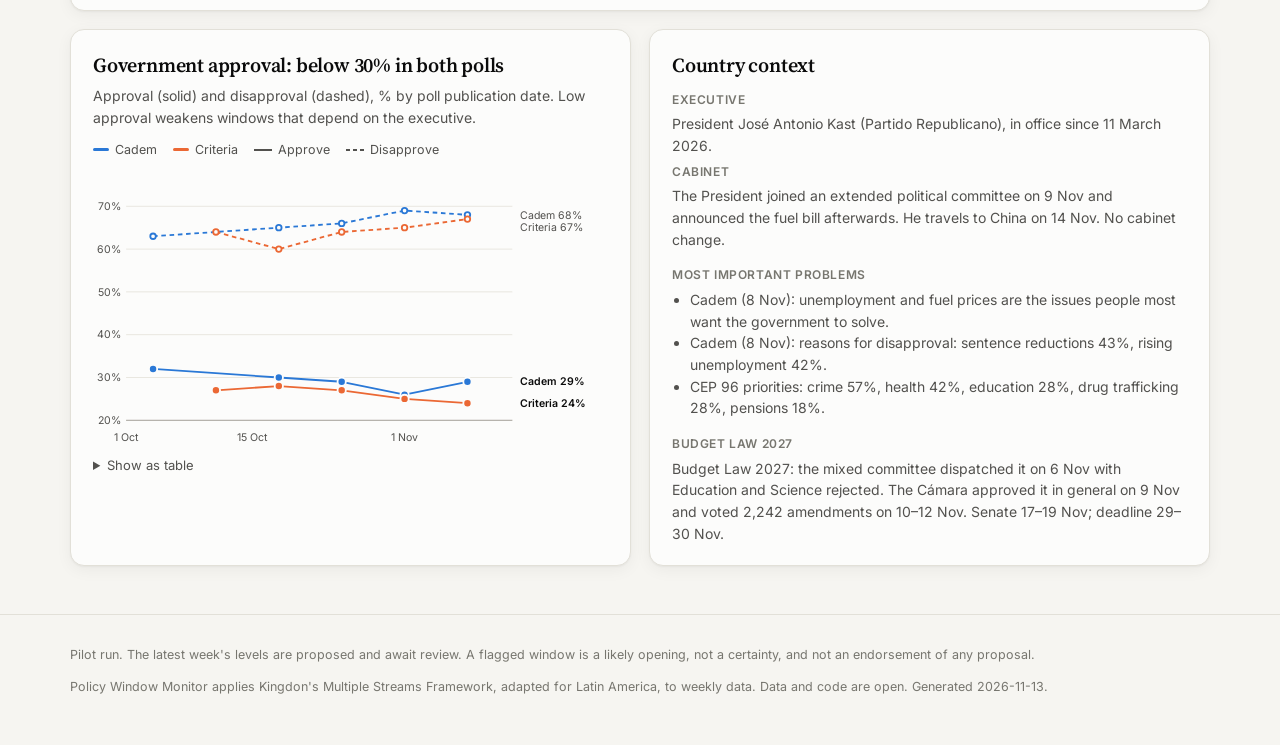
==== commit 1b5b01d8: "Add 'This week in data' cards, topic precedents, approval/disapproval pulse chart - W9 reviewer addi" ====
--- a/index.html
+++ b/index.html
@@ -46,6 +46,11 @@
 
       <div class="tiles" id="tiles"></div>
 
+      <section class="stories-wrap" aria-labelledby="h-stories">
+        <h2 id="h-stories" class="section-title">This week in data</h2>
+        <div class="story-grid" id="stories"></div>
+      </section>
+
       <article class="panel">
         <div class="panel-head">
           <div>
@@ -85,7 +90,7 @@
       <div class="two-col">
         <article class="panel">
           <h2>Government approval: below 30% in both polls</h2>
-          <p class="panel-sub">Approval (%) by poll publication date. Low approval weakens windows that depend on the executive.</p>
+          <p class="panel-sub">Approval (solid) and disapproval (dashed), % by poll publication date. Low approval weakens windows that depend on the executive.</p>
           <div class="legend" id="approval-legend"></div>
           <div id="approval" class="chart"></div>
           <details class="table-view"><summary>Show as table</summary><div id="approval-table"></div></details>
--- a/assets/style.css
+++ b/assets/style.css
@@ -372,3 +372,20 @@
 .add-actions { display: flex; flex-wrap: wrap; gap: 8px; align-items: center; margin-top: 12px; }
 .ways { margin: 6px 0 0; padding-left: 18px; font-size: 14px; color: var(--text-secondary); }
 .type-table td:nth-child(2) { white-space: nowrap; text-align: right; }
+
+/* ---- This week in data (newsletter-style story cards) ---- */
+.stories-wrap { margin: 4px 0 18px; }
+.section-title { font-size: 18px; margin: 0 0 10px; }
+.story-grid { display: grid; grid-template-columns: repeat(3, 1fr); gap: 12px; }
+.story { background: var(--surface-1); border: 1px solid var(--border); border-radius: 12px; padding: 14px 16px; box-shadow: var(--shadow); display: flex; flex-direction: column; gap: 8px; }
+.story .eyebrow { font-size: 11px; letter-spacing: .08em; text-transform: uppercase; color: var(--st-open); font-weight: 600; }
+.story h3 { margin: 0; font-size: 16px; line-height: 1.3; }
+.story p { margin: 0; font-size: 14px; color: var(--text-secondary); }
+.story .spark { display: block; width: 100%; height: auto; }
+.story .spark-key { font-size: 11.5px; color: var(--text-muted); }
+.story a.more { font-size: 13.5px; font-weight: 600; margin-top: auto; }
+@media (max-width: 860px) { .story-grid { grid-template-columns: 1fr; } }
+.precedents { list-style: none; padding: 0; margin: 0; display: flex; flex-direction: column; gap: 8px; }
+.precedents li { border-left: 3px solid var(--border-strong); padding: 2px 0 2px 10px; font-size: 14px; }
+.precedents .src { font-size: 12px; color: var(--text-muted); }
+.na-fill { fill: var(--grid); }
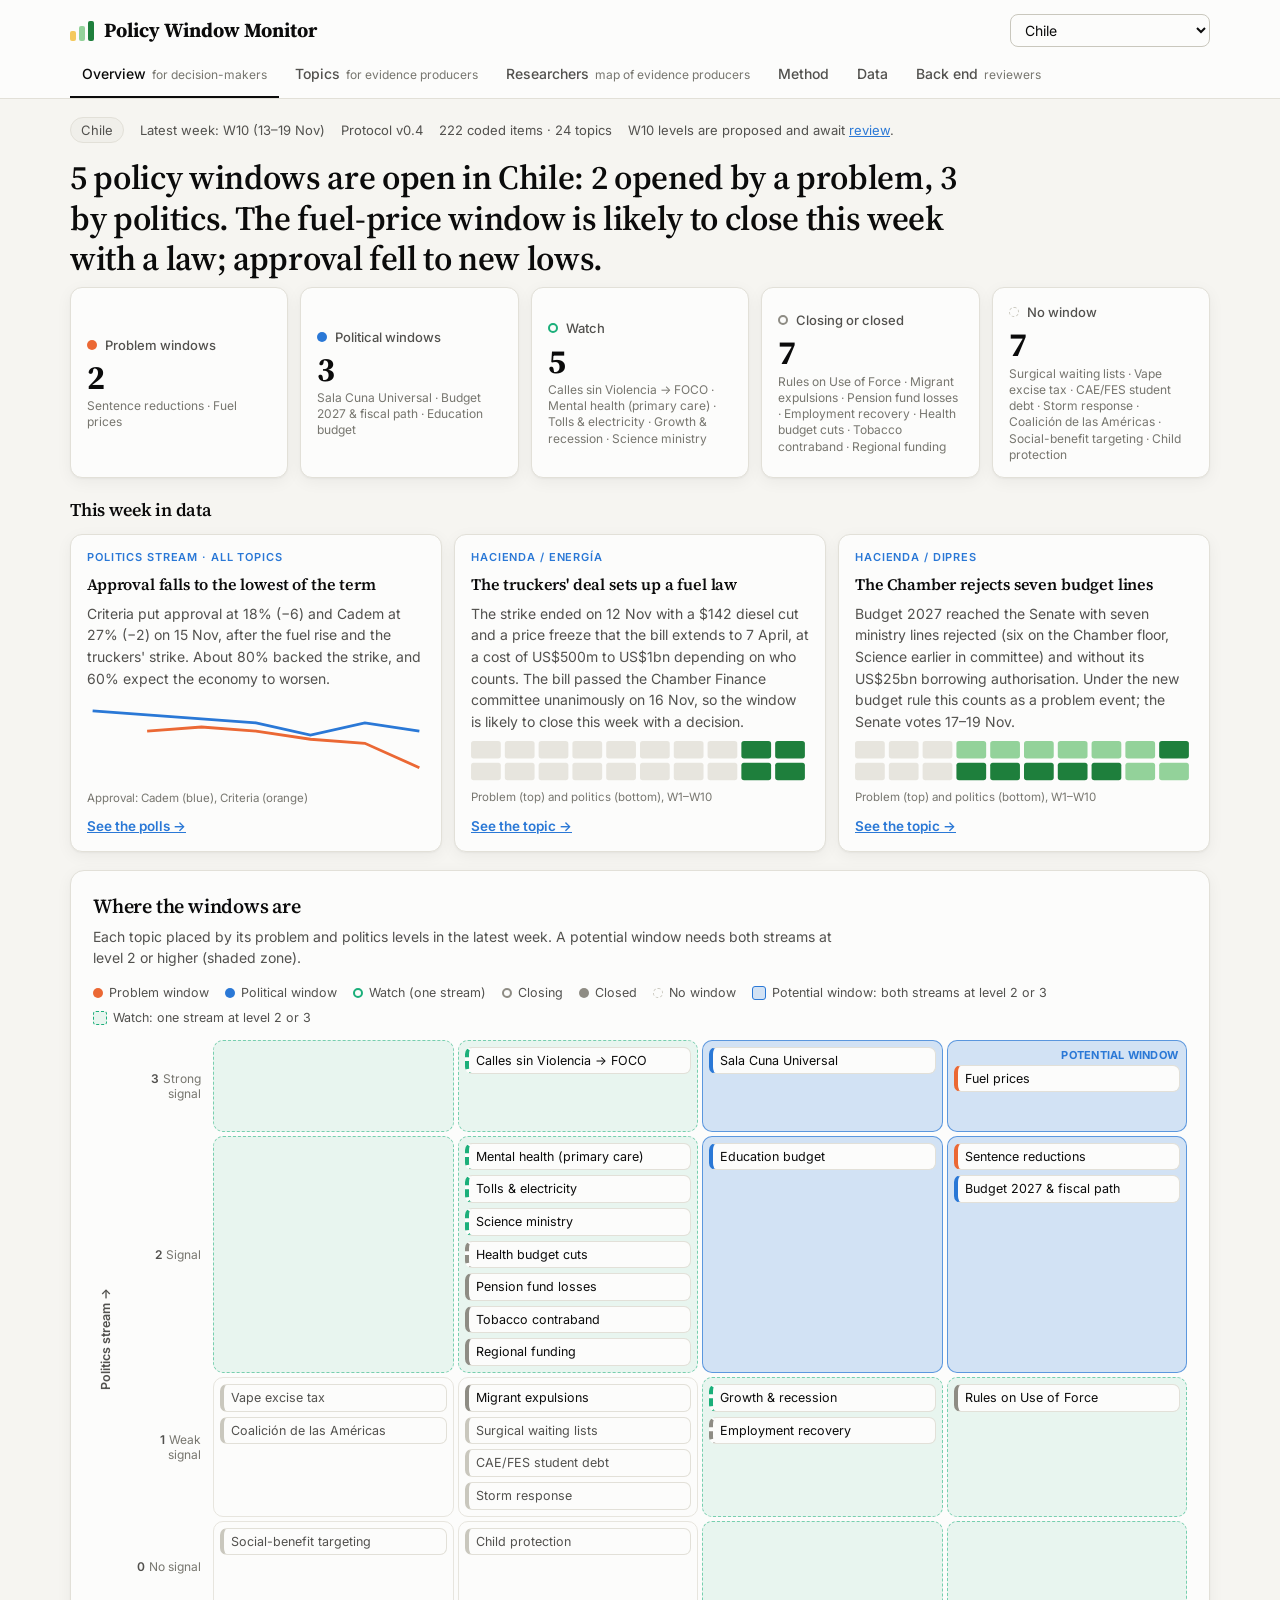
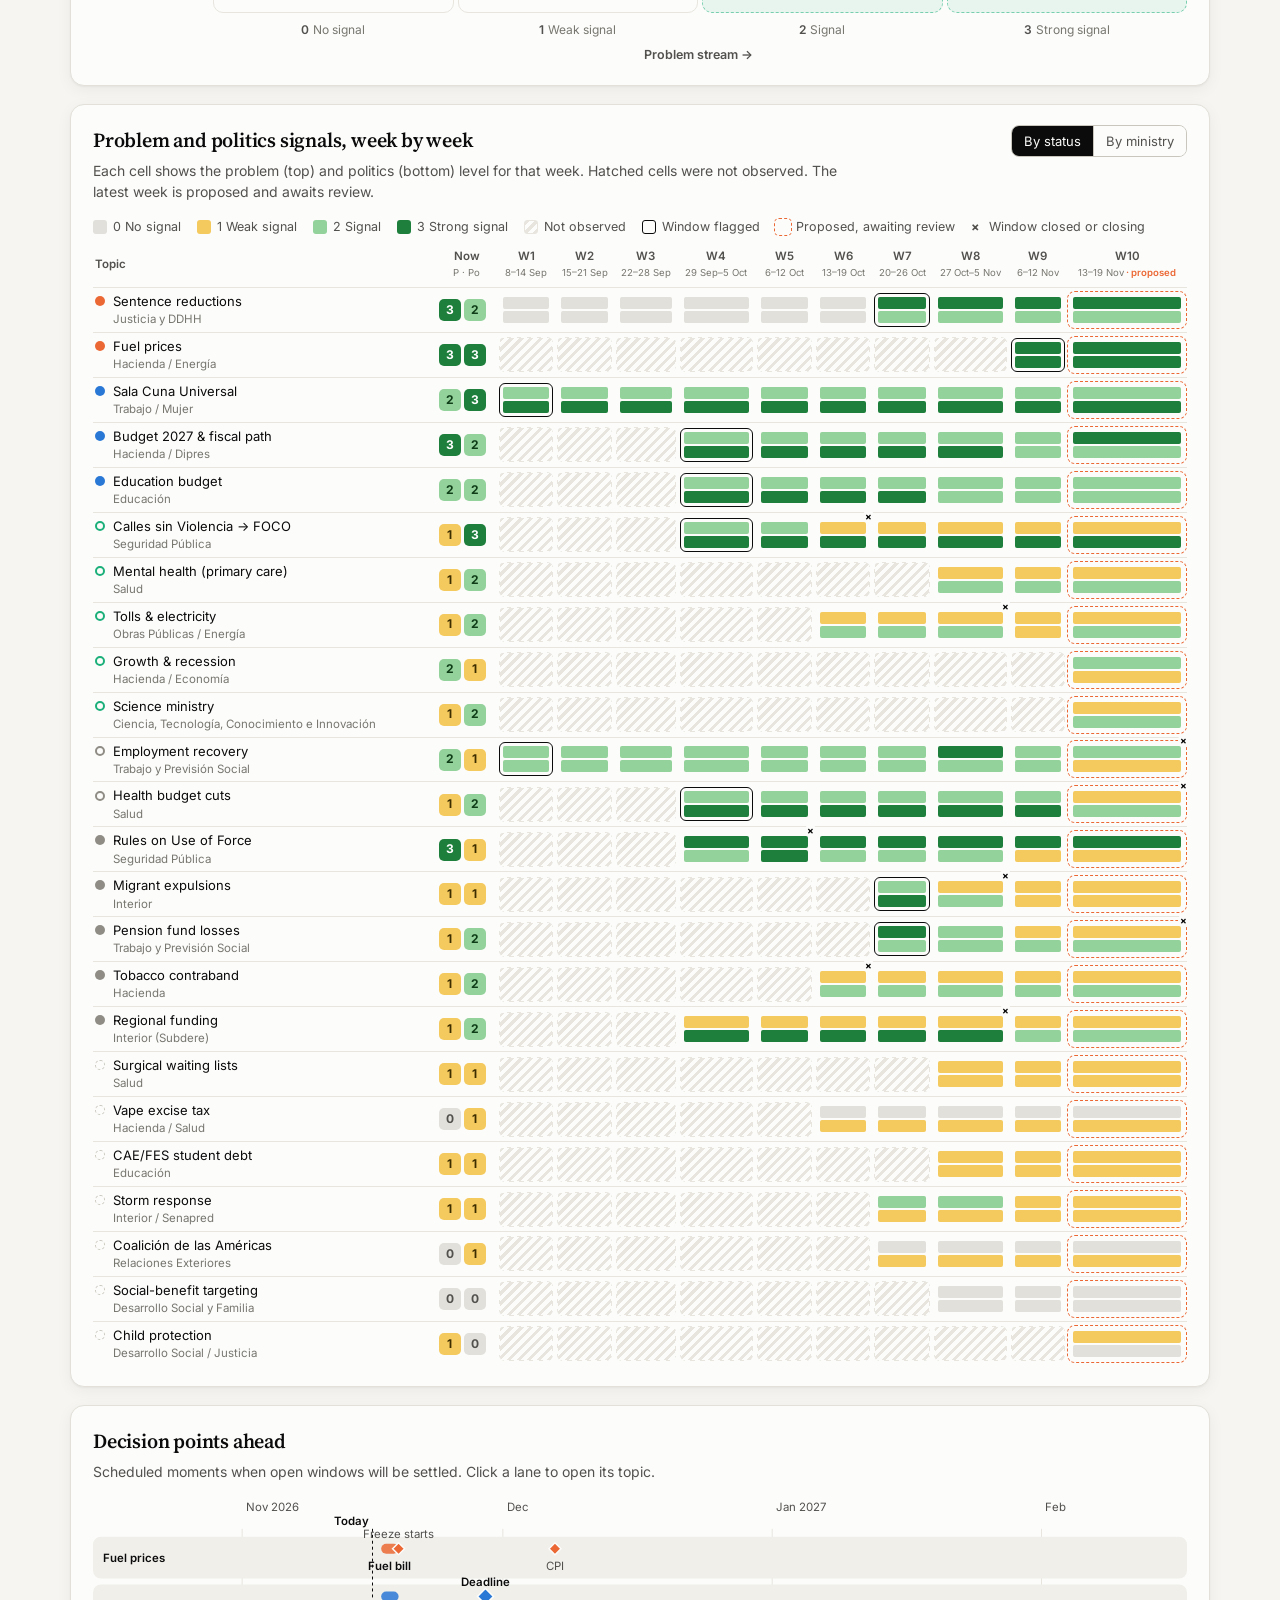
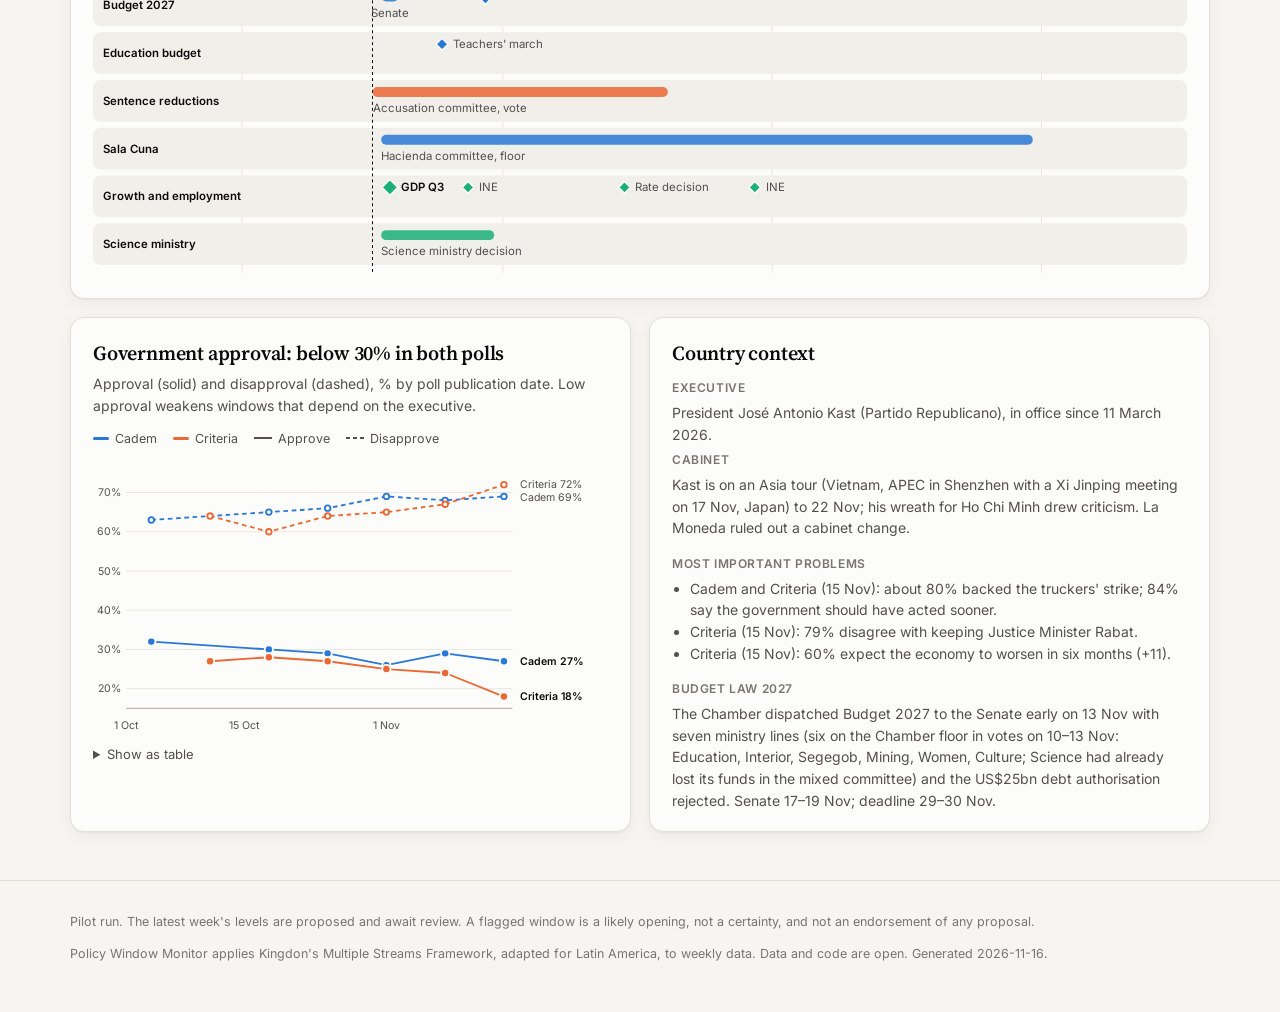
==== commit da441462: "Researchers tab: map of evidence producers in the monitor's navigation - New top-level tab embedding" ====
--- a/index.html
+++ b/index.html
@@ -31,6 +31,7 @@
     <nav class="wrap tabs" aria-label="Views">
       <a href="#overview" data-view="overview">Overview <span class="tab-sub">for decision-makers</span></a>
       <a href="#topics" data-view="topics">Topics <span class="tab-sub">for evidence producers</span></a>
+      <a href="#researchers" data-view="researchers">Researchers <span class="tab-sub">map of evidence producers</span></a>
       <a href="#method" data-view="method">Method</a>
       <a href="#data" data-view="data">Data</a>
       <a href="#review" data-view="backend" class="tab-review">Back end <span class="tab-sub">reviewers</span></a>
@@ -135,6 +136,15 @@
     </section>
 
     <!-- METHOD -->
+    <!-- RESEARCHERS (expert catalogue, separate product; page lives in experts/site/) -->
+    <section class="view view-researchers" id="view-researchers" aria-labelledby="h-researchers" hidden>
+      <div class="researchers-head">
+        <h1 id="h-researchers" class="sr-only">Researchers</h1>
+        <p class="panel-sub">A separate product from the window monitor: researchers who published empirical studies conducted in Chile with explicit relevance for public policy or programmes. Matching researchers to open windows is done by a reviewer. <a href="experts/site/" target="_blank" rel="noopener">Open the map in its own page</a>.</p>
+      </div>
+      <iframe class="researchers-frame" id="researchers-frame" title="Map of researchers and evidence producers in Chile" data-src="experts/site/index.html" loading="lazy"></iframe>
+    </section>
+
     <section class="view" id="view-method" aria-labelledby="h-method" hidden>
       <h1 id="h-method" class="lead-title">How the monitor works</h1>
       <div id="method"></div>
--- a/assets/style.css
+++ b/assets/style.css
@@ -389,3 +389,31 @@
 .precedents li { border-left: 3px solid var(--border-strong); padding: 2px 0 2px 10px; font-size: 14px; }
 .precedents .src { font-size: 12px; color: var(--text-muted); }
 .na-fill { fill: var(--grid); }
+.gapcell { background: color-mix(in srgb, var(--st-opening) 14%, transparent); }
+
+/* concepts (codebook tags with hover help) */
+.concept { display: inline-block; font-size: 12px; font-weight: 500; line-height: 1.3; padding: 1px 8px; border-radius: 999px; border: 1px solid var(--border-strong); background: var(--surface-2); color: var(--text-primary); cursor: help; white-space: nowrap; }
+.concept.c-problem { border-color: color-mix(in srgb, var(--st-opening) 55%, transparent); background: color-mix(in srgb, var(--st-opening) 10%, var(--surface-1)); }
+.concept.c-politics { border-color: color-mix(in srgb, var(--st-open) 55%, transparent); background: color-mix(in srgb, var(--st-open) 10%, var(--surface-1)); }
+.concept:focus-visible { outline: 2px solid var(--accent); outline-offset: 1px; }
+.framing { display: flex; flex-wrap: wrap; gap: 6px; align-items: center; margin: 8px 0 4px; }
+.framing-label { font-size: 12.5px; font-weight: 600; color: var(--text-secondary); margin-right: 2px; }
+.concept-list { display: grid; grid-template-columns: max-content 1fr; gap: 8px 12px; margin: 6px 0 14px; font-size: 13.5px; }
+.concept-list dt { margin: 0; } .concept-list dd { margin: 0; color: var(--text-secondary); }
+.concept-panel h3 { font-size: 14px; margin: 12px 0 4px; }
+.review-link { background: color-mix(in srgb, var(--accent) 8%, var(--surface-1)); border: 1px solid color-mix(in srgb, var(--accent) 35%, transparent); border-radius: 8px; padding: 10px 12px; font-size: 14px; }
+@media (max-width: 560px) { .concept-list { grid-template-columns: 1fr; } .concept { white-space: normal; } }
+.level-list { list-style: none; padding: 0; margin: 8px 0 0; display: flex; flex-direction: column; gap: 8px; font-size: 14.5px; }
+
+/* concept checks (one per topic, stream and concept) */
+.checks { list-style: none; margin: 6px 0 10px; padding: 0; display: grid; gap: 8px; }
+.checks li { border-left: 2px solid var(--border-strong); padding: 2px 0 2px 10px; }
+.checks p { margin: 4px 0 0; font-size: 13.5px; color: var(--text-secondary); max-width: 72ch; }
+.check-head { display: flex; flex-wrap: wrap; gap: 8px; align-items: center; }
+.sdots { display: inline-flex; gap: 3px; } .sdots i { width: 8px; height: 8px; border-radius: 50%; border: 1px solid var(--text-secondary); display: inline-block; } .sdots i.on { background: var(--text-secondary); }
+.check-details { margin-top: 6px; } .check-details summary { cursor: pointer; font-size: 13px; font-weight: 600; color: var(--text-secondary); }
+
+/* researchers tab (embeds experts/site/) */
+.researchers-head { margin: 12px 0 10px; }
+.researchers-head .panel-sub { max-width: 80ch; }
+.researchers-frame { display: block; width: 100%; height: calc(100dvh - 170px); min-height: 620px; border: 1px solid var(--border-strong); border-radius: 12px; background: var(--surface-1); }
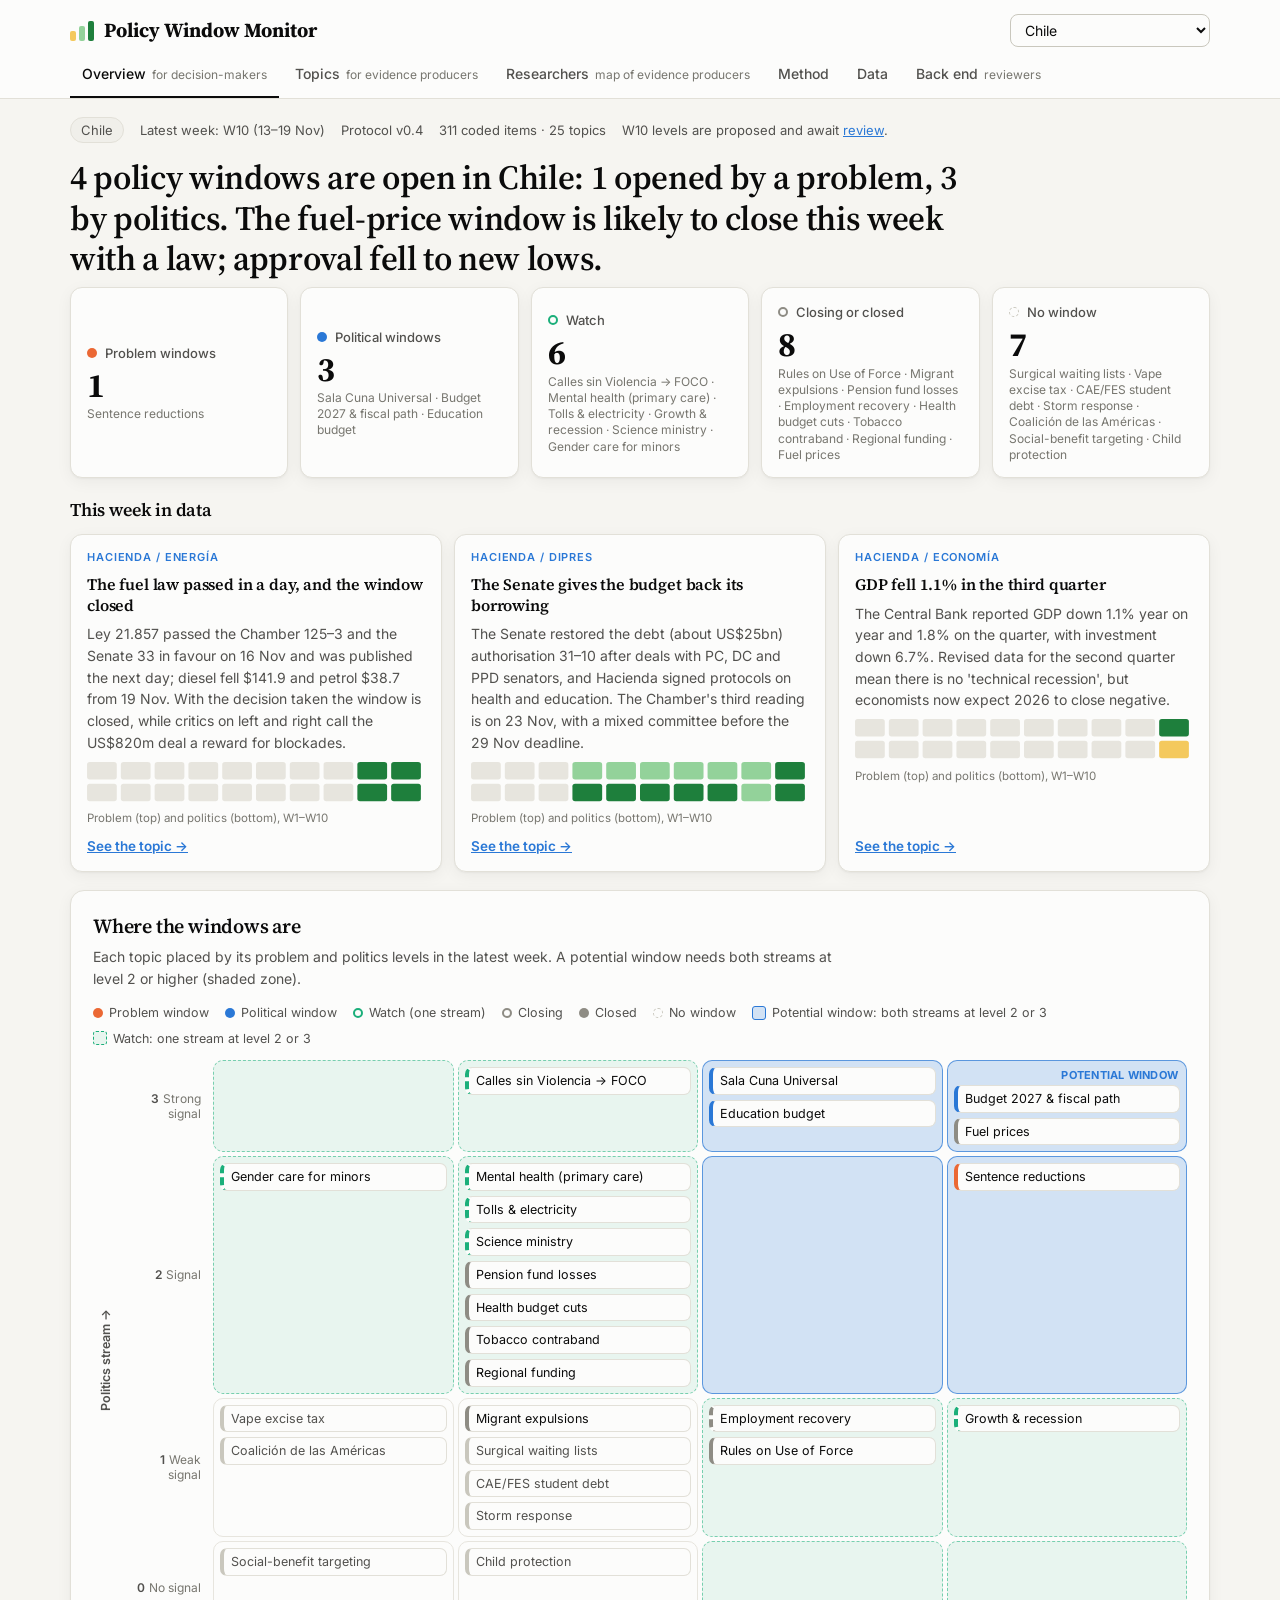
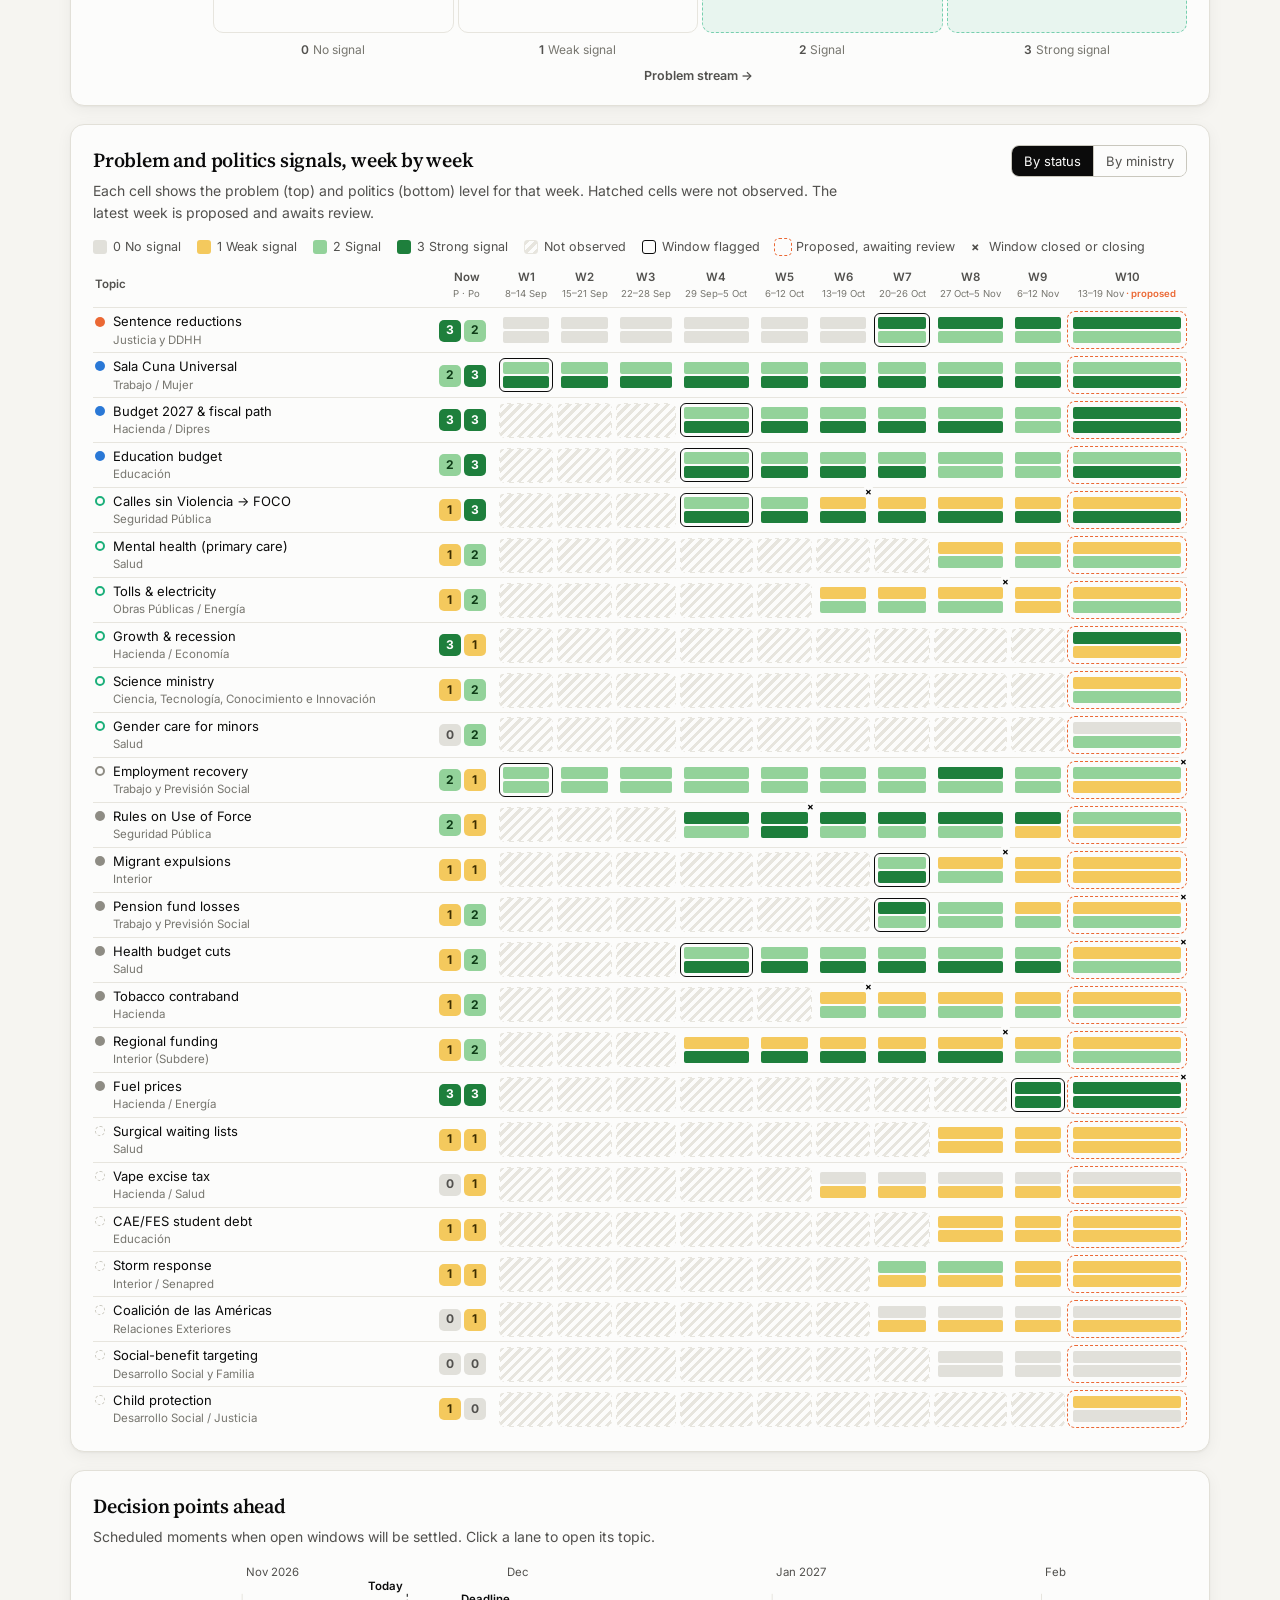
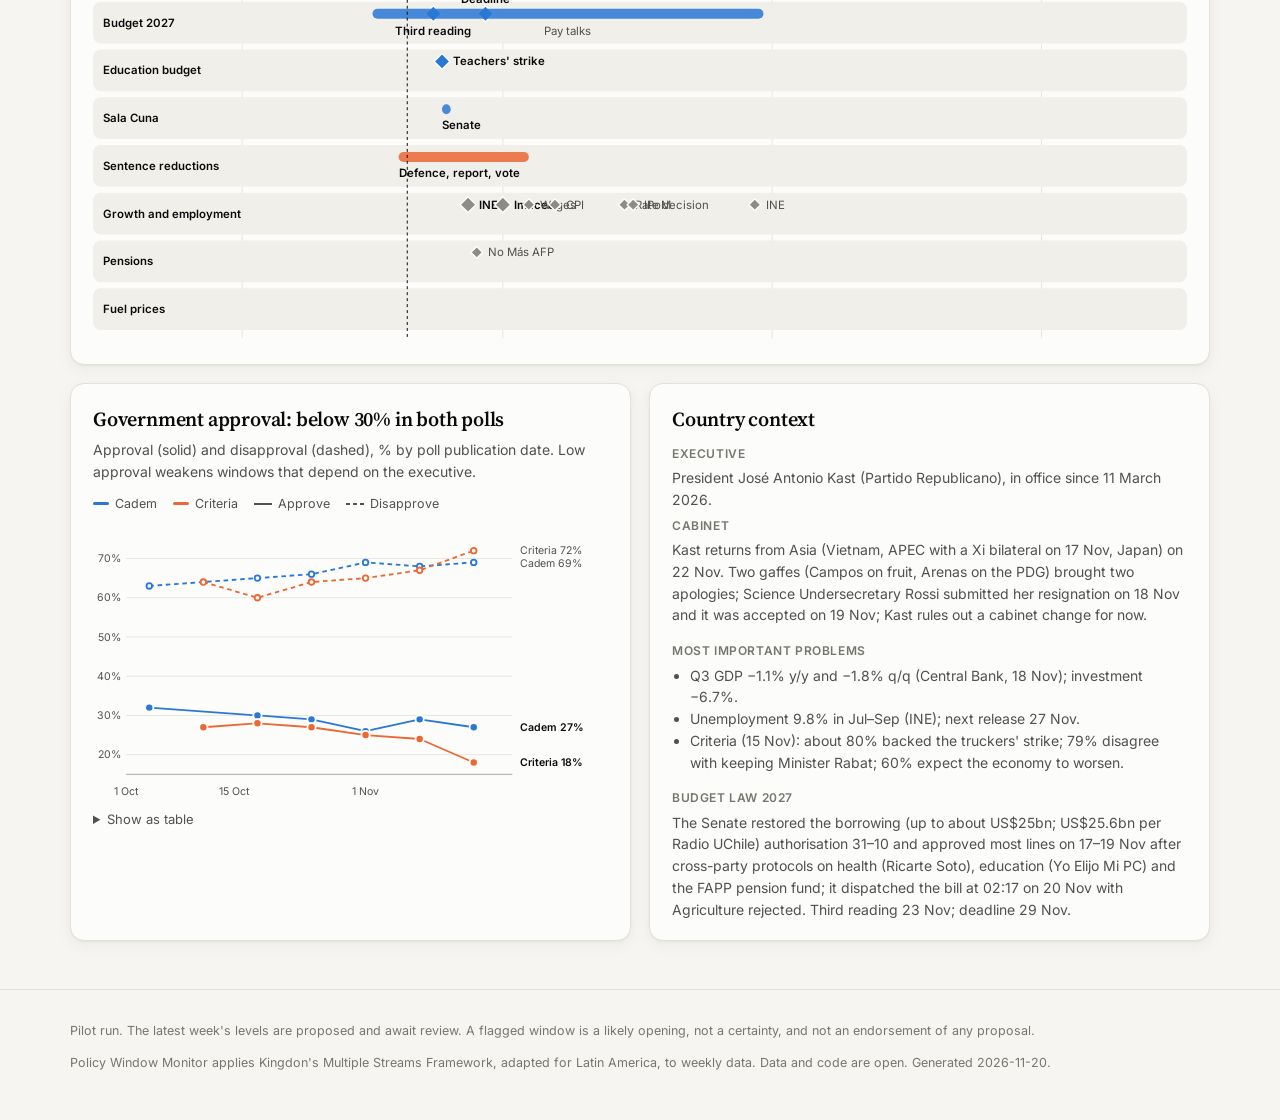
==== commit 7c4488f1: "Weekly run CL 2026-W10 Co-Authored-By: Claude Opus 5.5 <noreply@anthropic.com> Claude-Session: https" ====
--- a/index.html
+++ b/index.html
@@ -8,7 +8,7 @@
 <link rel="preconnect" href="https://fonts.googleapis.com">
 <link rel="preconnect" href="https://fonts.gstatic.com" crossorigin>
 <link href="https://fonts.googleapis.com/css2?family=Inter:wght@400;500;600;700&family=Source+Serif+4:opsz,wght@8..60,500;8..60,600;8..60,700&display=swap" rel="stylesheet">
-<link rel="stylesheet" href="assets/style.css">
+<link rel="stylesheet" href="assets/style.css?v=5d5c9703">
 </head>
 <body>
 <div class="viz-root">
@@ -142,7 +142,7 @@
         <h1 id="h-researchers" class="sr-only">Researchers</h1>
         <p class="panel-sub">A separate product from the window monitor: researchers who published empirical studies conducted in Chile with explicit relevance for public policy or programmes. Matching researchers to open windows is done by a reviewer. <a href="experts/site/" target="_blank" rel="noopener">Open the map in its own page</a>.</p>
       </div>
-      <iframe class="researchers-frame" id="researchers-frame" title="Map of researchers and evidence producers in Chile" data-src="experts/site/index.html" loading="lazy"></iframe>
+      <div id="researchers-host" class="researchers-host"></div>
     </section>
 
     <section class="view" id="view-method" aria-labelledby="h-method" hidden>
@@ -200,7 +200,8 @@
   </aside>
   <div class="tooltip" id="tooltip" role="tooltip" hidden></div>
 </div>
-<script src="data/chile-2026-11.js"></script>
-<script src="assets/app.js"></script>
+<script src="data/chile-2026-11.js?v=c5824224"></script>
+<script src="assets/researchers.js?v=a79b7e02"></script>
+<script src="assets/app.js?v=1c29e3f2"></script>
 </body>
 </html>
--- a/assets/style.css
+++ b/assets/style.css
@@ -416,4 +416,4 @@
 /* researchers tab (embeds experts/site/) */
 .researchers-head { margin: 12px 0 10px; }
 .researchers-head .panel-sub { max-width: 80ch; }
-.researchers-frame { display: block; width: 100%; height: calc(100dvh - 170px); min-height: 620px; border: 1px solid var(--border-strong); border-radius: 12px; background: var(--surface-1); }
+.researchers-host { display: block; min-height: 400px; }
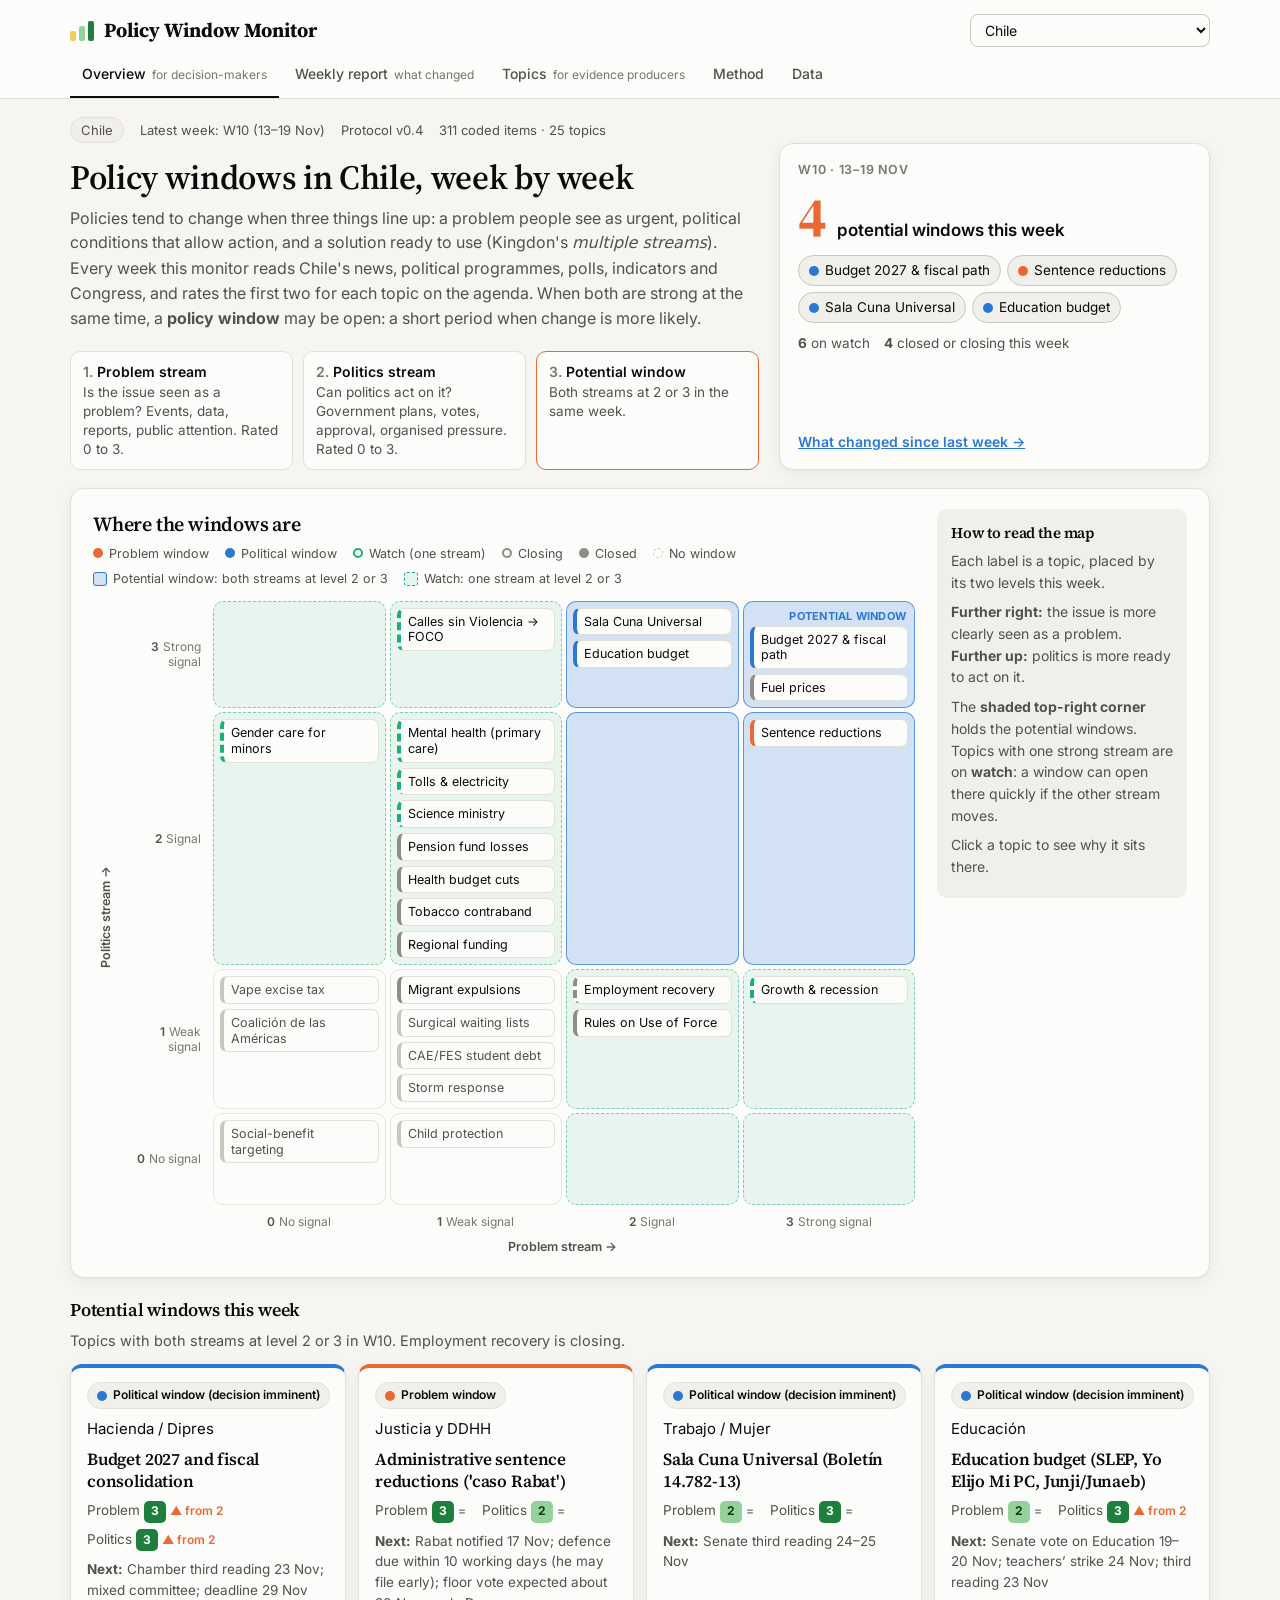
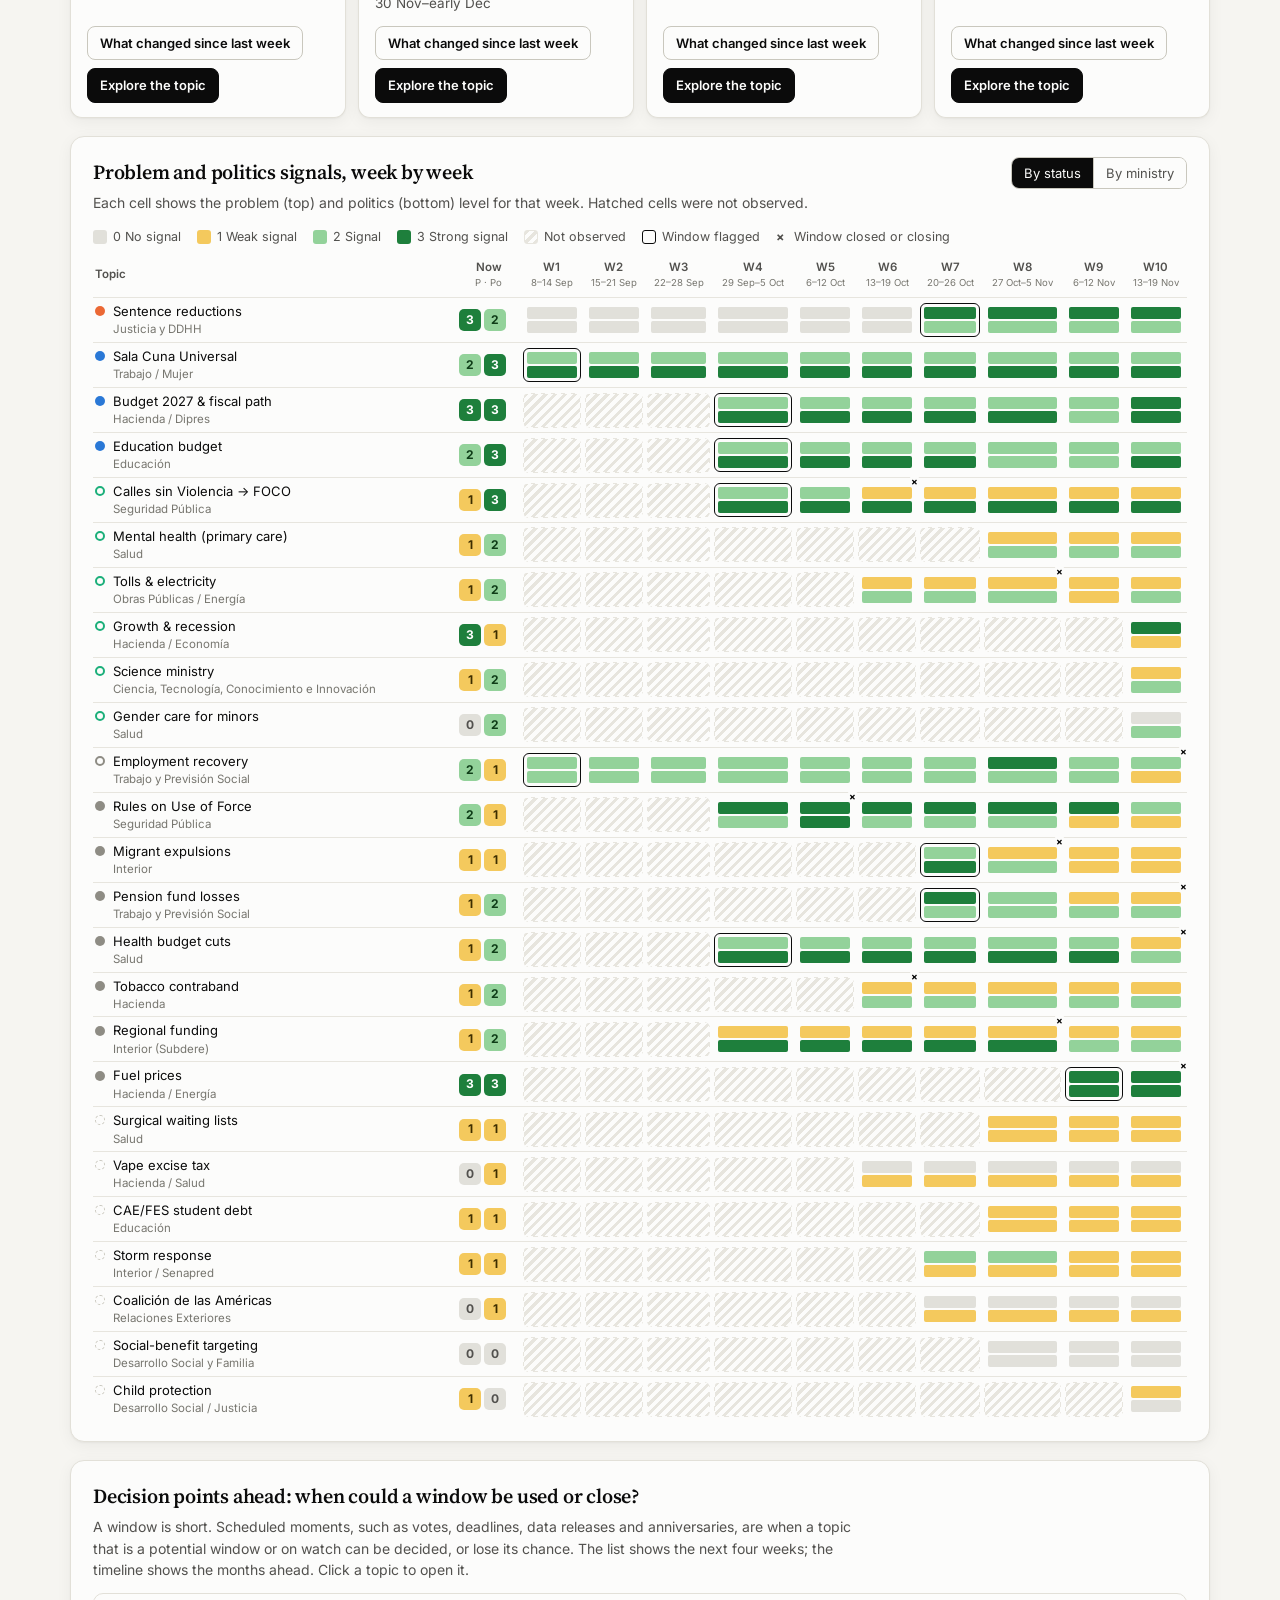
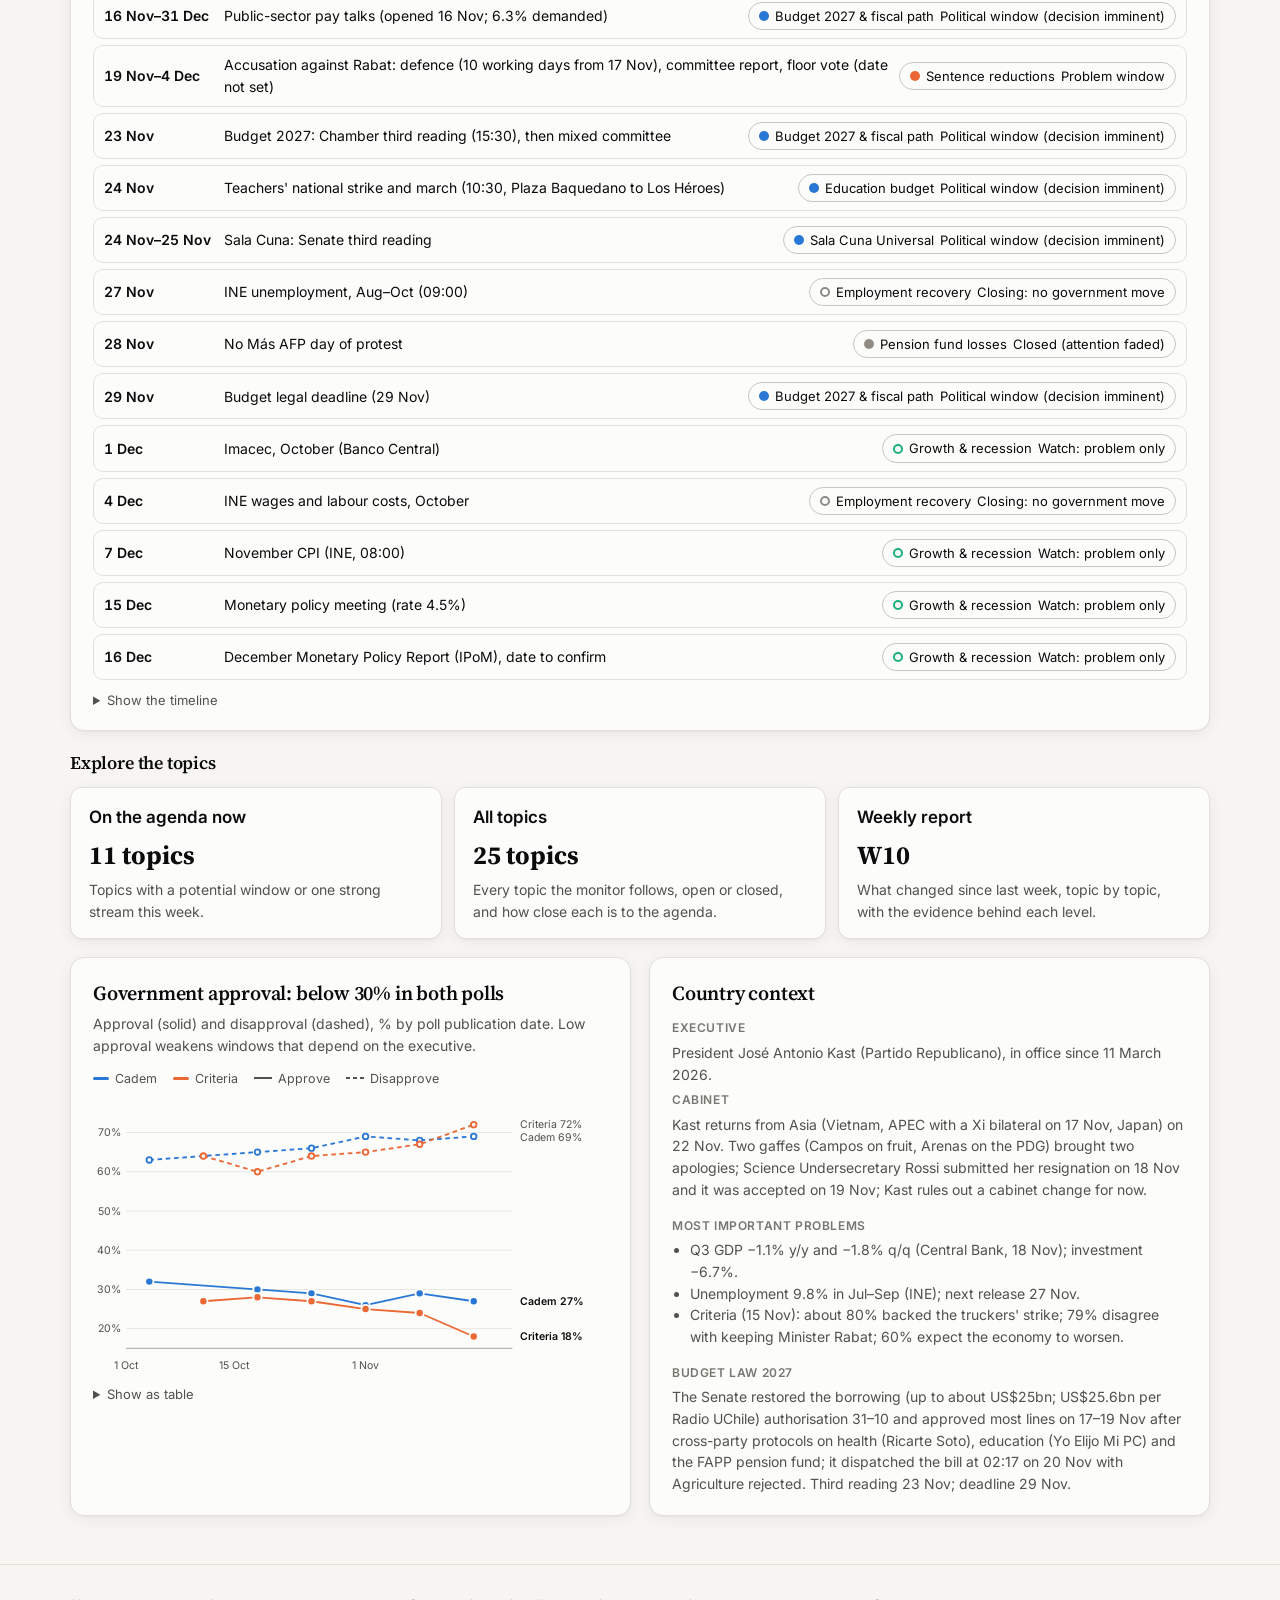
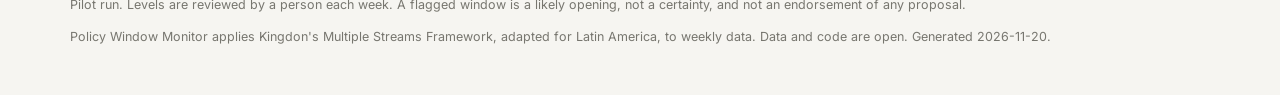
==== commit 493b33b4: "Public site: new Overview and weekly report; back end and researcher map moved out; Colombia in the " ====
--- a/index.html
+++ b/index.html
@@ -4,11 +4,11 @@
 <meta charset="utf-8">
 <meta name="viewport" content="width=device-width, initial-scale=1">
 <title>Policy Window Monitor — Chile</title>
-<meta name="description" content="Weekly monitor of likely policy windows in Latin America and the Caribbean. Chile pilot run, 8 September – 5 November 2026.">
+<meta name="description" content="Weekly monitor of likely policy windows in Latin America and the Caribbean, starting with Chile.">
 <link rel="preconnect" href="https://fonts.googleapis.com">
 <link rel="preconnect" href="https://fonts.gstatic.com" crossorigin>
 <link href="https://fonts.googleapis.com/css2?family=Inter:wght@400;500;600;700&family=Source+Serif+4:opsz,wght@8..60,500;8..60,600;8..60,700&display=swap" rel="stylesheet">
-<link rel="stylesheet" href="assets/style.css?v=5d5c9703">
+<link rel="stylesheet" href="assets/style.css?v=7f7e30df">
 </head>
 <body>
 <div class="viz-root">
@@ -22,7 +22,7 @@
         <label for="country-select" class="sr-only">Country</label>
         <select id="country-select" aria-label="Country">
           <option value="CL" selected>Chile</option>
-          <option disabled>Colombia (coming soon)</option>
+          <option value="CO">Colombia (pilot in preparation)</option>
           <option disabled>Mexico (coming soon)</option>
           <option disabled>Brazil (coming soon)</option>
         </select>
@@ -30,11 +30,10 @@
     </div>
     <nav class="wrap tabs" aria-label="Views">
       <a href="#overview" data-view="overview">Overview <span class="tab-sub">for decision-makers</span></a>
+      <a href="#report" data-view="report">Weekly report <span class="tab-sub">what changed</span></a>
       <a href="#topics" data-view="topics">Topics <span class="tab-sub">for evidence producers</span></a>
-      <a href="#researchers" data-view="researchers">Researchers <span class="tab-sub">map of evidence producers</span></a>
       <a href="#method" data-view="method">Method</a>
       <a href="#data" data-view="data">Data</a>
-      <a href="#review" data-view="backend" class="tab-review">Back end <span class="tab-sub">reviewers</span></a>
     </nav>
   </header>
 
@@ -43,35 +42,52 @@
 
     <!-- OVERVIEW -->
     <section class="view" id="view-overview" aria-labelledby="h-overview">
-      <h1 id="h-overview" class="lead-title"></h1>
-
-      <div class="tiles" id="tiles"></div>
-
-      <section class="stories-wrap" aria-labelledby="h-stories">
-        <h2 id="h-stories" class="section-title">This week in data</h2>
-        <div class="story-grid" id="stories"></div>
+      <div class="hero">
+        <div class="hero-text">
+          <h1 id="h-overview" class="lead-title">Policy windows in <span data-country>Chile</span>, week by week</h1>
+          <p class="lead">Policies tend to change when three things line up: a problem people see as urgent, political conditions that allow action, and a solution ready to use (Kingdon's <i>multiple streams</i>). Every week this monitor reads <span data-country>Chile</span>'s news, political programmes, polls, indicators and Congress, and rates the first two for each topic on the agenda. When both are strong at the same time, a <b>policy window</b> may be open: a short period when change is more likely.</p>
+          <ol class="howto">
+            <li><span class="howto-k">Problem stream</span>Is the issue seen as a problem? Events, data, reports, public attention. Rated 0 to 3.</li>
+            <li><span class="howto-k">Politics stream</span>Can politics act on it? Government plans, votes, approval, organised pressure. Rated 0 to 3.</li>
+            <li><span class="howto-k">Potential window</span>Both streams at 2 or 3 in the same week.</li>
+          </ol>
+        </div>
+        <aside class="hero-now" id="hero-now" aria-label="This week at a glance"></aside>
+      </div>
+
+      <article class="panel" id="map-panel">
+        <div class="map-layout">
+          <div class="map-main">
+            <h2>Where the windows are</h2>
+            <div class="legend" id="map-legend"></div>
+            <div class="map-wrap">
+              <div class="map-y-title"><span>Politics stream →</span></div>
+              <div class="map" id="window-map" role="group" aria-label="Window map: topics by problem and politics level"></div>
+            </div>
+            <div class="map-x-title">Problem stream →</div>
+            <p class="map-swipe">Swipe left to see the topics with weaker signals.</p>
+          </div>
+          <div class="map-explain">
+            <h3>How to read the map</h3>
+            <p>Each label is a topic, placed by its two levels this week.</p>
+            <p><b>Further right:</b> the issue is more clearly seen as a problem.<br><b>Further up:</b> politics is more ready to act on it.</p>
+            <p>The <b>shaded top-right corner</b> holds the potential windows. Topics with one strong stream are on <b>watch</b>: a window can open there quickly if the other stream moves.</p>
+            <p>Click a topic to see why it sits there.</p>
+          </div>
+        </div>
+      </article>
+
+      <section aria-labelledby="h-windows">
+        <h2 id="h-windows" class="section-title">Potential windows this week</h2>
+        <p class="section-sub" id="windows-sub"></p>
+        <div class="window-grid" id="window-cards"></div>
       </section>
-
-      <article class="panel">
-        <div class="panel-head">
-          <div>
-            <h2>Where the windows are</h2>
-            <p class="panel-sub">Each topic placed by its problem and politics levels in the latest week. A potential window needs both streams at level 2 or higher (shaded zone).</p>
-          </div>
-        </div>
-        <div class="legend" id="map-legend"></div>
-        <div class="map-wrap">
-          <div class="map-y-title"><span>Politics stream →</span></div>
-          <div class="map" id="window-map" role="group" aria-label="Window map: topics by problem and politics readiness"></div>
-        </div>
-        <div class="map-x-title">Problem stream →</div>
-      </article>
 
       <article class="panel">
         <div class="panel-head">
           <div>
             <h2>Problem and politics signals, week by week</h2>
-            <p class="panel-sub">Each cell shows the problem (top) and politics (bottom) level for that week. Hatched cells were not observed. The latest week is proposed and awaits review.</p>
+            <p class="panel-sub">Each cell shows the problem (top) and politics (bottom) level for that week. Hatched cells were not observed.</p>
           </div>
           <div class="seg" role="group" aria-label="Sort topics">
             <button type="button" class="seg-btn is-on" data-sort="status">By status</button>
@@ -83,10 +99,20 @@
       </article>
 
       <article class="panel">
-        <h2>Decision points ahead</h2>
-        <p class="panel-sub">Scheduled moments when open windows will be settled. Click a lane to open its topic.</p>
-        <div id="calendar" class="chart"></div>
-      </article>
+        <h2>Decision points ahead: when could a window be used or close?</h2>
+        <p class="panel-sub">A window is short. Scheduled moments, such as votes, deadlines, data releases and anniversaries, are when a topic that is a potential window or on watch can be decided, or lose its chance. The list shows the next four weeks; the timeline shows the months ahead. Click a topic to open it.</p>
+        <ul class="next-list" id="next-list"></ul>
+        <details class="table-view"><summary>Show the timeline</summary><div id="calendar" class="chart"></div></details>
+      </article>
+
+      <section class="explore" aria-labelledby="h-explore">
+        <h2 id="h-explore" class="section-title">Explore the topics</h2>
+        <div class="explore-grid">
+          <a class="explore-card" href="#topics" data-mode="agenda"><span class="explore-k">On the agenda now</span><span class="explore-n" id="n-agenda"></span><span>Topics with a potential window or one strong stream this week.</span></a>
+          <a class="explore-card" href="#topics" data-mode="all"><span class="explore-k">All topics</span><span class="explore-n" id="n-all"></span><span>Every topic the monitor follows, open or closed, and how close each is to the agenda.</span></a>
+          <a class="explore-card" href="#report"><span class="explore-k">Weekly report</span><span class="explore-n" id="n-week"></span><span>What changed since last week, topic by topic, with the evidence behind each level.</span></a>
+        </div>
+      </section>
 
       <div class="two-col">
         <article class="panel">
@@ -105,8 +131,12 @@
 
     <!-- TOPICS -->
     <section class="view" id="view-topics" aria-labelledby="h-topics" hidden>
-      <h1 id="h-topics" class="lead-title"></h1>
-      <p class="lead">Follow a topic to keep it at the top of this page in your browser. Email alerts are planned for the next version.</p>
+      <h1 id="h-topics" class="lead-title">Topics</h1>
+      <div class="seg big" role="group" aria-label="Which topics" id="topic-mode">
+        <button type="button" class="seg-btn" data-mode="agenda">On the agenda now</button>
+        <button type="button" class="seg-btn" data-mode="all">All topics</button>
+      </div>
+      <p class="lead" id="topics-lead"></p>
 
       <div class="gaps" id="gaps"></div>
 
@@ -122,27 +152,18 @@
       <div class="cards" id="cards"></div>
     </section>
 
-    <!-- SOURCES -->
-    <section class="view" id="view-sources" aria-labelledby="h-sources" hidden>
-      <nav class="subnav" aria-label="Back end"></nav>
-      <h1 id="h-sources" class="lead-title">Chile source log</h1>
-      <p class="lead">The outlets, programmes, podcasts, polls, indicators and moments the weekly run reads in Chile. The log is a running document: add a source whenever you learn of one. The last column shows how many coded items came from each source.</p>
-      <article class="panel" id="add-source"></article>
-      <div class="filters" role="group" aria-label="Filter sources">
-        <div class="chip-row" id="source-type-filter"></div>
-      </div>
-      <div class="items-scroll tall"><table class="items" id="source-log"></table></div>
-      <p class="note-line" id="source-gap"></p>
-    </section>
-
-    <!-- METHOD -->
-    <!-- RESEARCHERS (expert catalogue, separate product; page lives in experts/site/) -->
-    <section class="view view-researchers" id="view-researchers" aria-labelledby="h-researchers" hidden>
-      <div class="researchers-head">
-        <h1 id="h-researchers" class="sr-only">Researchers</h1>
-        <p class="panel-sub">A separate product from the window monitor: researchers who published empirical studies conducted in Chile with explicit relevance for public policy or programmes. Matching researchers to open windows is done by a reviewer. <a href="experts/site/" target="_blank" rel="noopener">Open the map in its own page</a>.</p>
-      </div>
-      <div id="researchers-host" class="researchers-host"></div>
+    <!-- WEEKLY REPORT -->
+    <section class="view" id="view-report" aria-labelledby="h-report" hidden>
+      <h1 id="h-report" class="lead-title">What changed since last week</h1>
+      <div id="report-body"></div>
+    </section>
+
+    <!-- COLOMBIA -->
+    <section class="view" id="view-colombia" aria-labelledby="h-colombia" hidden>
+      <h1 id="h-colombia" class="lead-title">Colombia: pilot in preparation</h1>
+      <article class="panel"><p>The monitor will follow Colombia with the same method as Chile: a country source list (press, radio and TV, political programmes, polls, indicators, Congress and the executive), weekly ratings of the problem and politics streams for each topic, and a review by a person who knows the country.</p>
+      <p>A first source list has been drafted and is being checked by a reviewer in Colombia. Weekly results will appear here once the first runs are reviewed.</p>
+      <p><a href="#overview" id="back-chile">Back to Chile</a></p></article>
     </section>
 
     <section class="view" id="view-method" aria-labelledby="h-method" hidden>
@@ -174,19 +195,6 @@
         <div class="items-scroll"><table class="items" id="items"></table></div>
       </article>
     </section>
-    <!-- REVIEW (reviewers' back end) -->
-    <section class="view" id="view-review" aria-labelledby="h-review" hidden>
-      <nav class="subnav" aria-label="Back end"></nav>
-      <h1 id="h-review" class="lead-title">Review the week's proposed signals</h1>
-      <p class="lead">Each card is a proposed level for one stream of one topic, with the rationale and the coded items behind it. Approve, change or reject each one. Decisions are kept in this browser; copy them out when you finish so they can be applied to the data.</p>
-      <div id="review"></div>
-    </section>
-    <!-- THIS RUN (back end) -->
-    <section class="view" id="view-run" aria-labelledby="h-run" hidden>
-      <nav class="subnav" aria-label="Back end"></nav>
-      <h1 id="h-run" class="lead-title">This run: steps, limitations and validation</h1>
-      <div id="run"></div>
-    </section>
   </main>
 
   <footer class="site-footer">
@@ -200,8 +208,7 @@
   </aside>
   <div class="tooltip" id="tooltip" role="tooltip" hidden></div>
 </div>
-<script src="data/chile-2026-11.js?v=c5824224"></script>
-<script src="assets/researchers.js?v=a79b7e02"></script>
-<script src="assets/app.js?v=1c29e3f2"></script>
+<script src="data/chile-2026-11.js?v=6dbe5135"></script>
+<script src="assets/app.js?v=b3ae4539"></script>
 </body>
 </html>
--- a/assets/style.css
+++ b/assets/style.css
@@ -417,3 +417,86 @@
 .researchers-head { margin: 12px 0 10px; }
 .researchers-head .panel-sub { max-width: 80ch; }
 .researchers-host { display: block; min-height: 400px; }
+
+/* ---------- overview: hero ---------- */
+.hero { display: grid; grid-template-columns: minmax(0, 1.6fr) minmax(260px, 1fr); gap: 20px; align-items: stretch; margin-bottom: 18px; }
+.hero-text .lead { max-width: 68ch; }
+.howto { list-style: none; padding: 0; margin: 14px 0 0; display: grid; grid-template-columns: repeat(3, minmax(0, 1fr)); gap: 10px; counter-reset: h; }
+.howto li { background: var(--surface-1); border: 1px solid var(--border); border-radius: 10px; padding: 10px 12px; font-size: 13.5px; color: var(--text-secondary); line-height: 1.4; counter-increment: h; }
+.howto-k { display: block; font-weight: 600; color: var(--text-primary); font-size: 14px; margin-bottom: 2px; }
+.howto-k::before { content: counter(h) ". "; color: var(--text-muted); }
+.howto li:last-child { border-color: var(--st-opening); }
+.hero-now { background: var(--surface-1); border: 1px solid var(--border); border-radius: 14px; padding: 16px 18px; box-shadow: var(--shadow); display: flex; flex-direction: column; gap: 10px; }
+.now-week { font-size: 12.5px; color: var(--text-muted); text-transform: uppercase; letter-spacing: .06em; font-weight: 600; }
+.now-big { display: flex; align-items: baseline; gap: 10px; color: inherit; text-decoration: none; }
+.now-num { font-family: "Source Serif 4", Georgia, serif; font-size: 56px; font-weight: 700; line-height: 1; color: var(--st-opening); }
+.now-lab { font-size: 17px; font-weight: 600; line-height: 1.25; }
+.now-list { list-style: none; margin: 0; padding: 0; display: flex; flex-wrap: wrap; gap: 6px; }
+.now-list button { font: inherit; font-size: 13.5px; display: inline-flex; align-items: center; gap: 6px; border: 1px solid var(--border-strong); background: var(--surface-2, transparent); color: inherit; border-radius: 999px; padding: 4px 10px; cursor: pointer; }
+.now-list button:hover { border-color: var(--text-primary); }
+.now-row { display: flex; flex-wrap: wrap; gap: 4px 14px; font-size: 13.5px; color: var(--text-secondary); }
+.now-link { margin-top: auto; font-weight: 600; font-size: 14px; }
+
+/* ---------- overview: map with explanation ---------- */
+.map-layout { display: grid; grid-template-columns: minmax(0, 1fr) 250px; gap: 22px; align-items: start; }
+.map-main h2 { margin-top: 0; }
+.map-explain { background: var(--surface-2, transparent); border-radius: 10px; padding: 12px 14px; font-size: 14px; color: var(--text-secondary); }
+.map-explain h3 { margin: 0 0 6px; font-size: 15px; color: var(--text-primary); }
+.map-explain p { margin: 0 0 8px; }
+
+/* ---------- overview: window boxes ---------- */
+.section-sub { margin: -4px 0 12px; color: var(--text-secondary); font-size: 14.5px; }
+.window-grid { display: grid; grid-template-columns: repeat(auto-fill, minmax(260px, 1fr)); gap: 12px; margin-bottom: 18px; }
+.wcard { background: var(--surface-1); border: 1px solid var(--border); border-top: 4px solid var(--st-open); border-radius: 12px; padding: 14px 16px; box-shadow: var(--shadow); display: flex; flex-direction: column; gap: 8px; }
+.wcard.problem { border-top-color: var(--st-opening); }
+.wcard-top { display: flex; justify-content: space-between; gap: 8px; align-items: center; flex-wrap: wrap; }
+.wcard h3 { margin: 0; font-size: 17px; line-height: 1.3; }
+.wstreams { display: flex; flex-wrap: wrap; gap: 6px 16px; font-size: 13.5px; color: var(--text-secondary); align-items: center; }
+.wtiming { margin: 0; font-size: 13.5px; color: var(--text-secondary); }
+.wactions { display: flex; flex-wrap: wrap; gap: 8px; margin-top: auto; padding-top: 4px; }
+.wactions .btn { text-decoration: none; }
+.chg { font-size: 12px; font-weight: 600; }
+.chg.up { color: var(--st-opening); }
+.chg.down { color: var(--st-open); }
+.chg.same { color: var(--text-muted); }
+.chg.new { color: var(--text-muted); font-weight: 500; }
+
+/* ---------- decision points ---------- */
+.next-list { list-style: none; padding: 0; margin: 4px 0 10px; display: grid; gap: 6px; }
+.next-list li { display: grid; grid-template-columns: 110px minmax(0, 1fr) auto; gap: 10px; align-items: center; padding: 8px 10px; border: 1px solid var(--border); border-radius: 10px; background: var(--surface-1); font-size: 14px; }
+.next-list .nd { font-weight: 600; font-variant-numeric: tabular-nums; }
+.next-list .nt { font: inherit; font-size: 13px; display: inline-flex; gap: 6px; align-items: center; border: 1px solid var(--border-strong); background: transparent; color: inherit; border-radius: 999px; padding: 3px 10px; cursor: pointer; }
+
+/* ---------- explore ---------- */
+.explore-grid { display: grid; grid-template-columns: repeat(3, minmax(0, 1fr)); gap: 12px; margin-bottom: 18px; }
+.explore-card { display: flex; flex-direction: column; gap: 4px; padding: 16px 18px; border-radius: 12px; border: 1px solid var(--border); background: var(--surface-1); box-shadow: var(--shadow); color: var(--text-secondary); text-decoration: none; font-size: 14px; }
+.explore-card:hover { border-color: var(--text-primary); }
+.explore-k { font-size: 17px; font-weight: 600; color: var(--text-primary); }
+.explore-n { font-family: "Source Serif 4", Georgia, serif; font-size: 26px; font-weight: 700; color: var(--text-primary); }
+
+/* ---------- topics modes ---------- */
+.seg.big { margin: 4px 0 10px; }
+.seg.big .seg-btn { font-size: 15px; padding: 8px 16px; }
+
+/* ---------- weekly report ---------- */
+.rep-intro p { font-size: 15.5px; line-height: 1.6; max-width: 80ch; margin: 0; }
+.rep-toc { display: flex; flex-wrap: wrap; gap: 6px; margin: 4px 0 16px; }
+.rep-toc a { display: inline-flex; align-items: center; gap: 6px; font-size: 13.5px; border: 1px solid var(--border-strong); border-radius: 999px; padding: 3px 10px; color: inherit; text-decoration: none; }
+.rep-topic { scroll-margin-top: 130px; }
+.rep-head { display: flex; justify-content: space-between; gap: 10px; align-items: flex-start; flex-wrap: wrap; }
+.rep-head h2 { margin: 2px 0 0; }
+.rep-sum { font-size: 15px; line-height: 1.6; max-width: 80ch; }
+.rep-stream { border-top: 1px solid var(--border); padding-top: 10px; margin-top: 10px; }
+.rep-sh { font-weight: 600; display: flex; gap: 8px; align-items: center; }
+
+@media (max-width: 900px) {
+  .hero, .map-layout { grid-template-columns: minmax(0, 1fr); }
+  .howto, .explore-grid { grid-template-columns: minmax(0, 1fr); }
+  .next-list li { grid-template-columns: 80px minmax(0, 1fr); }
+  .next-list .nt { grid-column: 1 / -1; justify-self: start; }
+}
+.map-main { min-width: 0; }
+.map-main .map-wrap { overflow-x: auto; -webkit-overflow-scrolling: touch; }
+@media (max-width: 900px) { .map-main .map { min-width: 620px; } }
+.map-swipe { display: none; font-size: 12.5px; color: var(--text-muted); margin: 4px 0 0; }
+@media (max-width: 900px) { .map-swipe { display: block; } }
